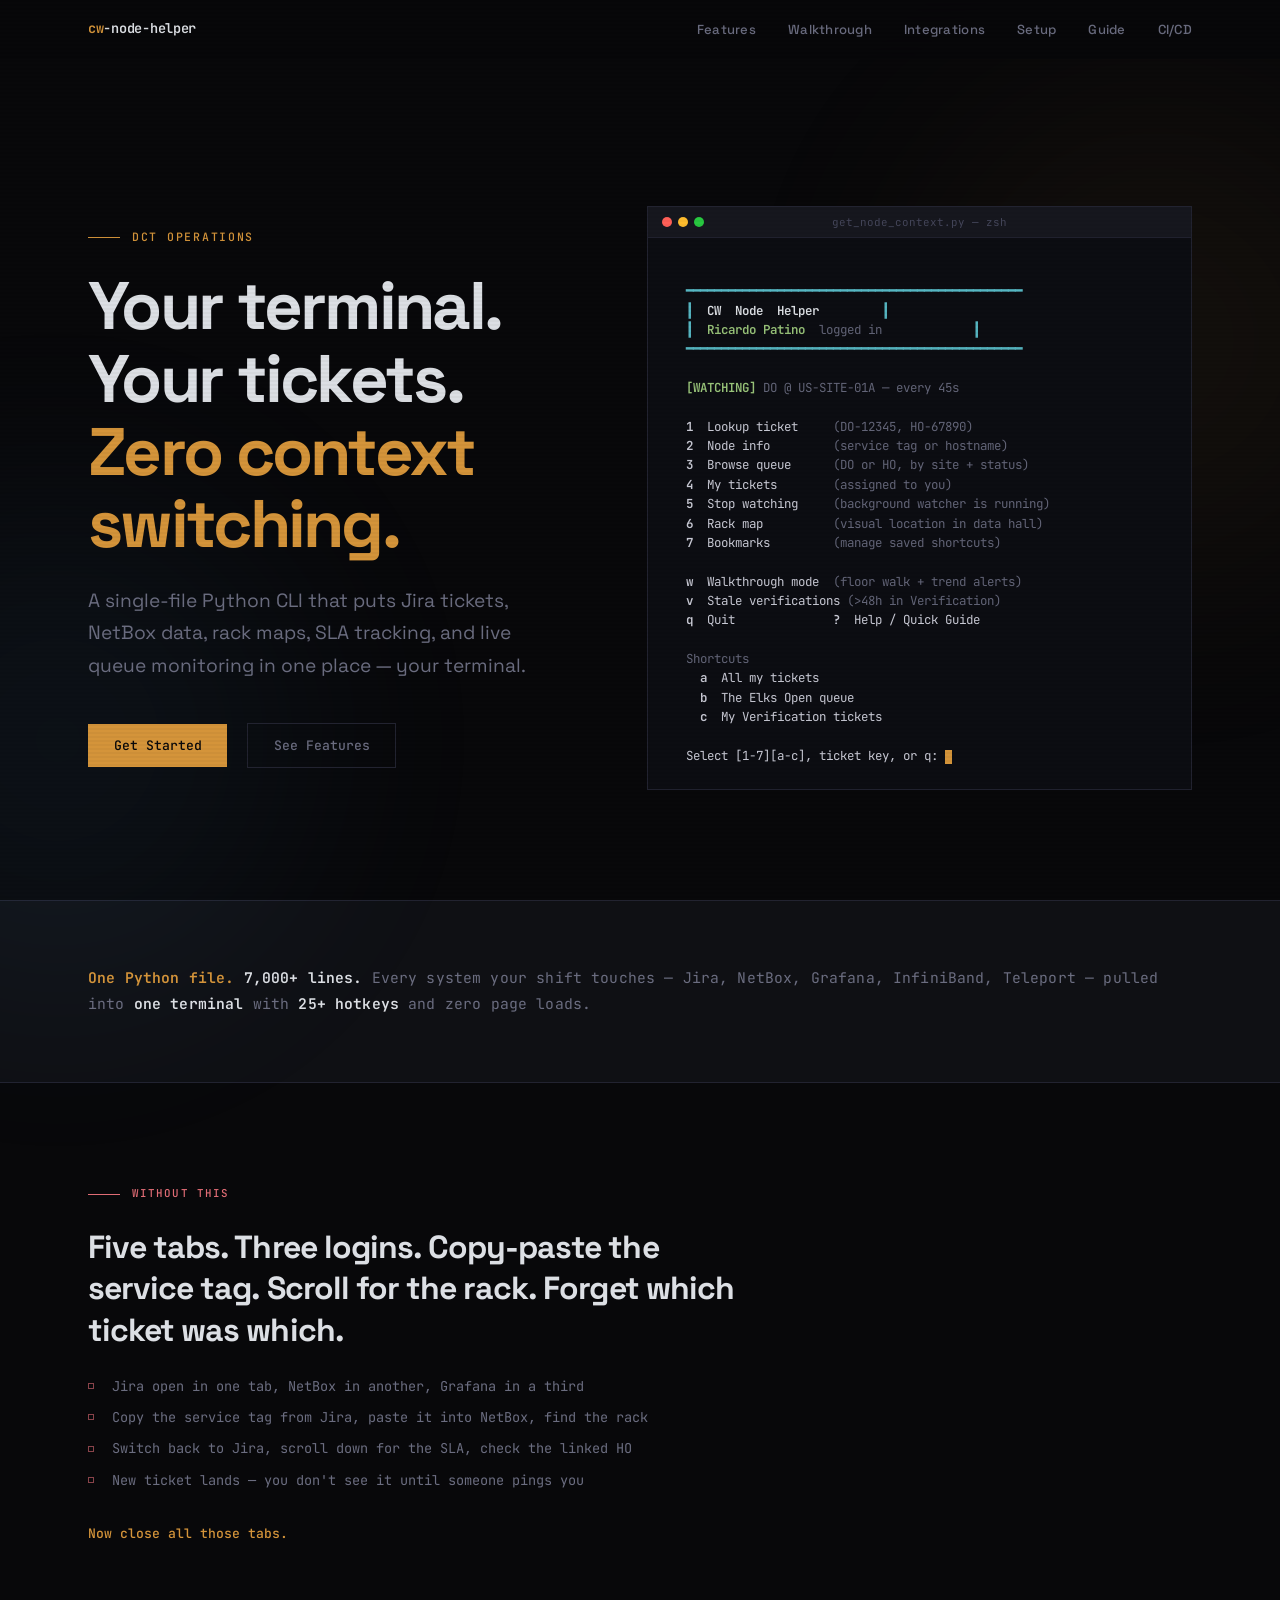
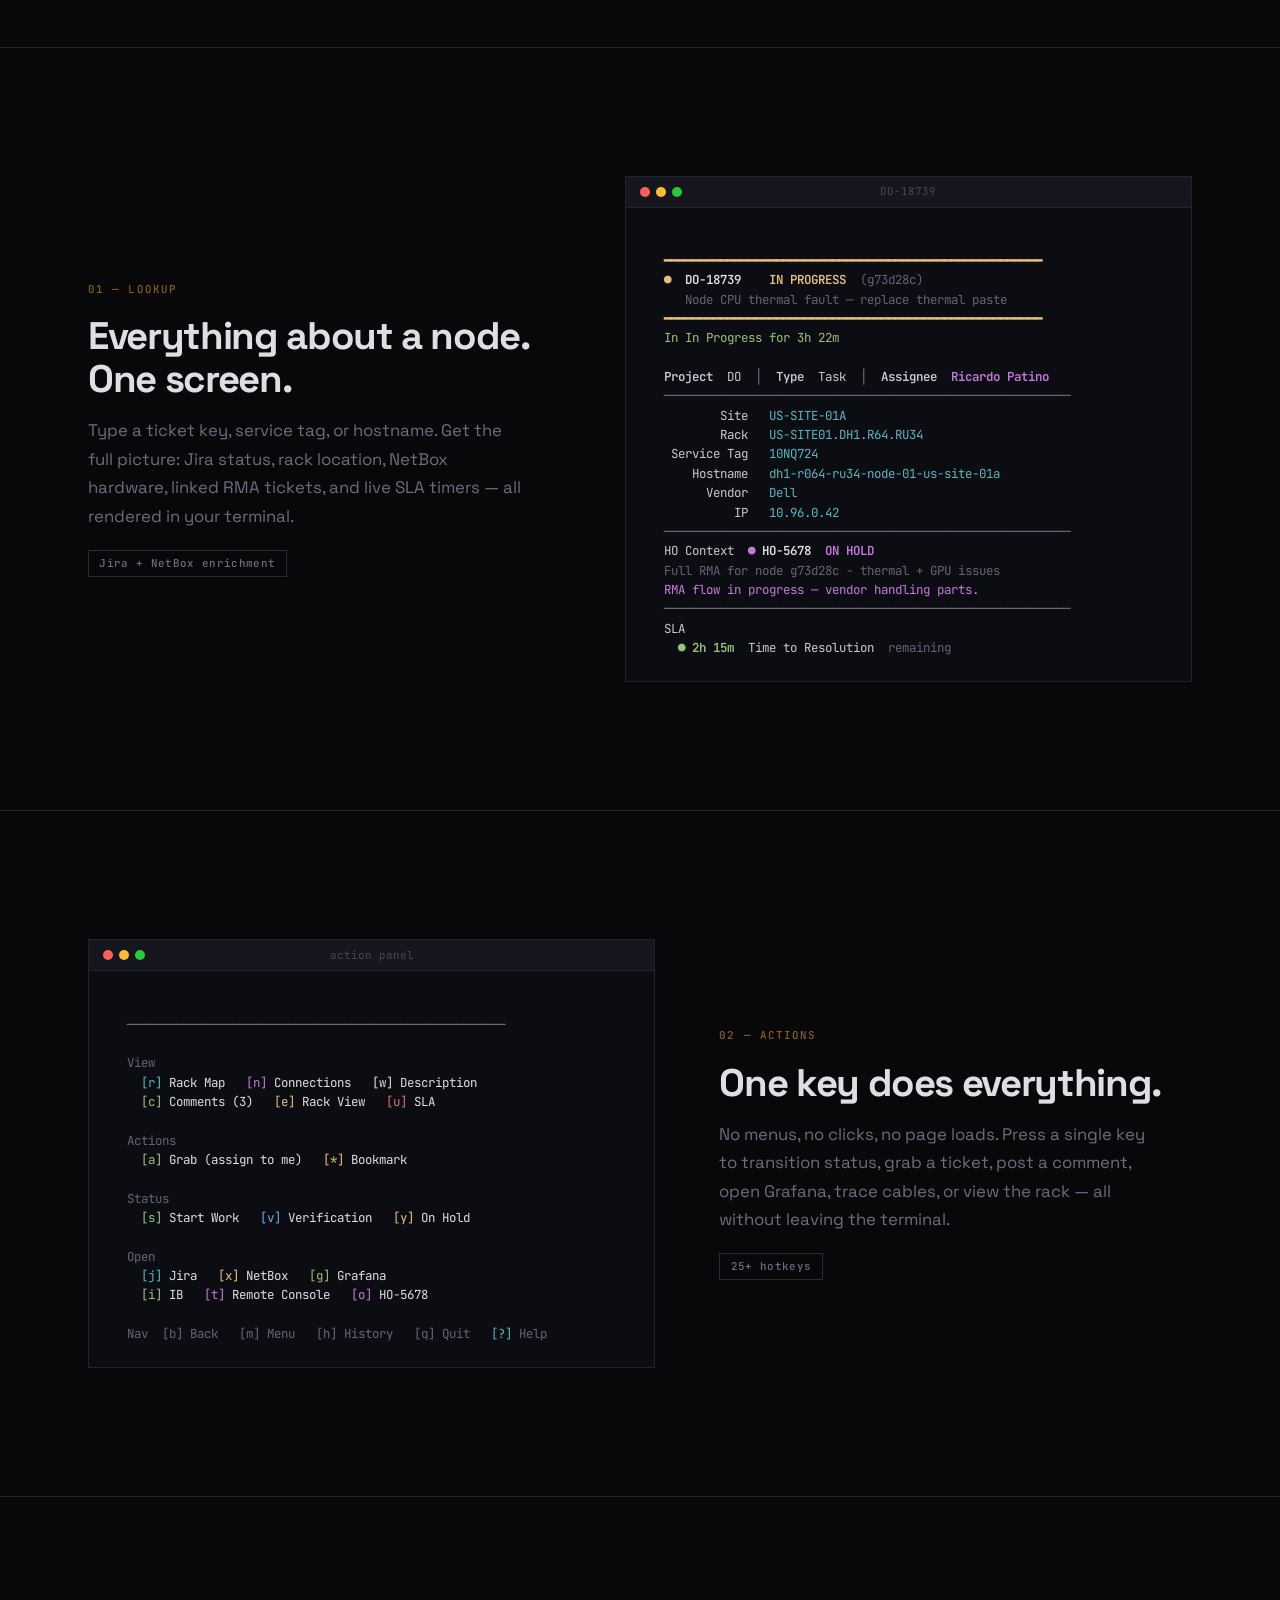
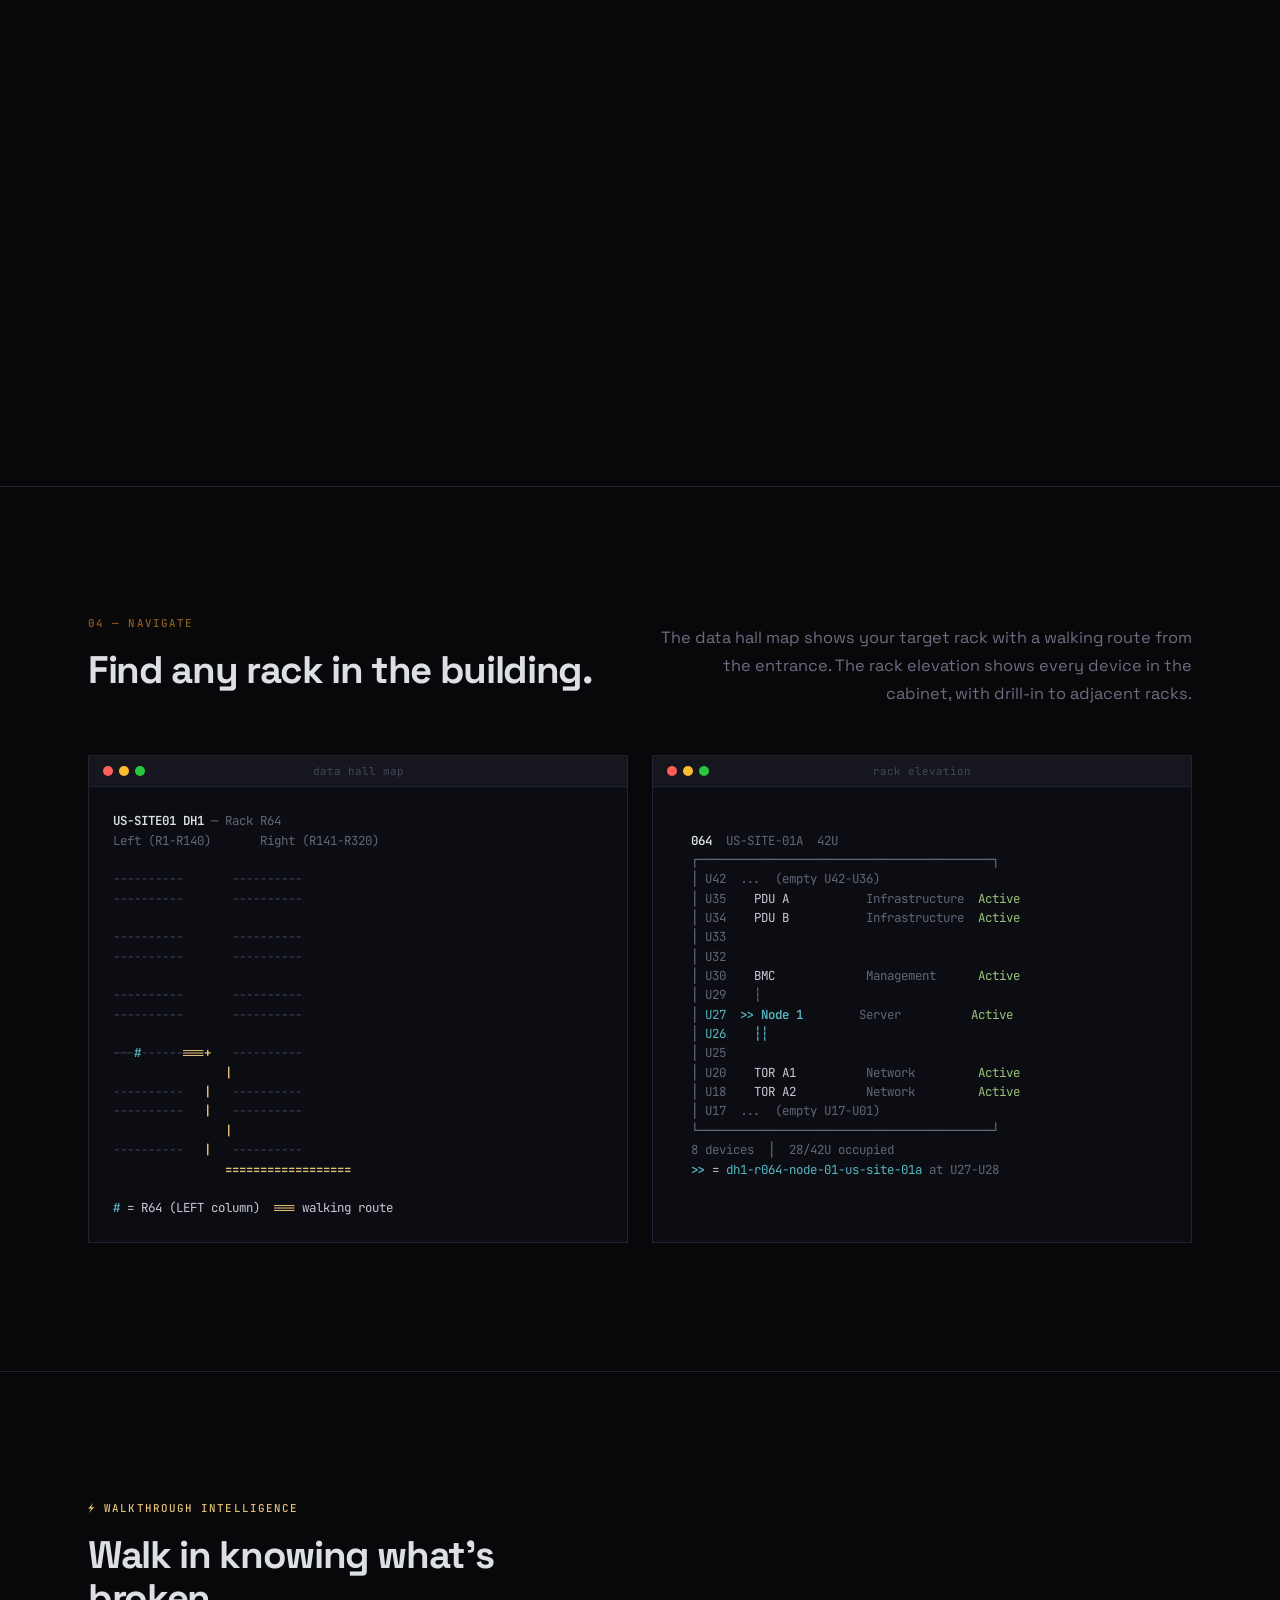
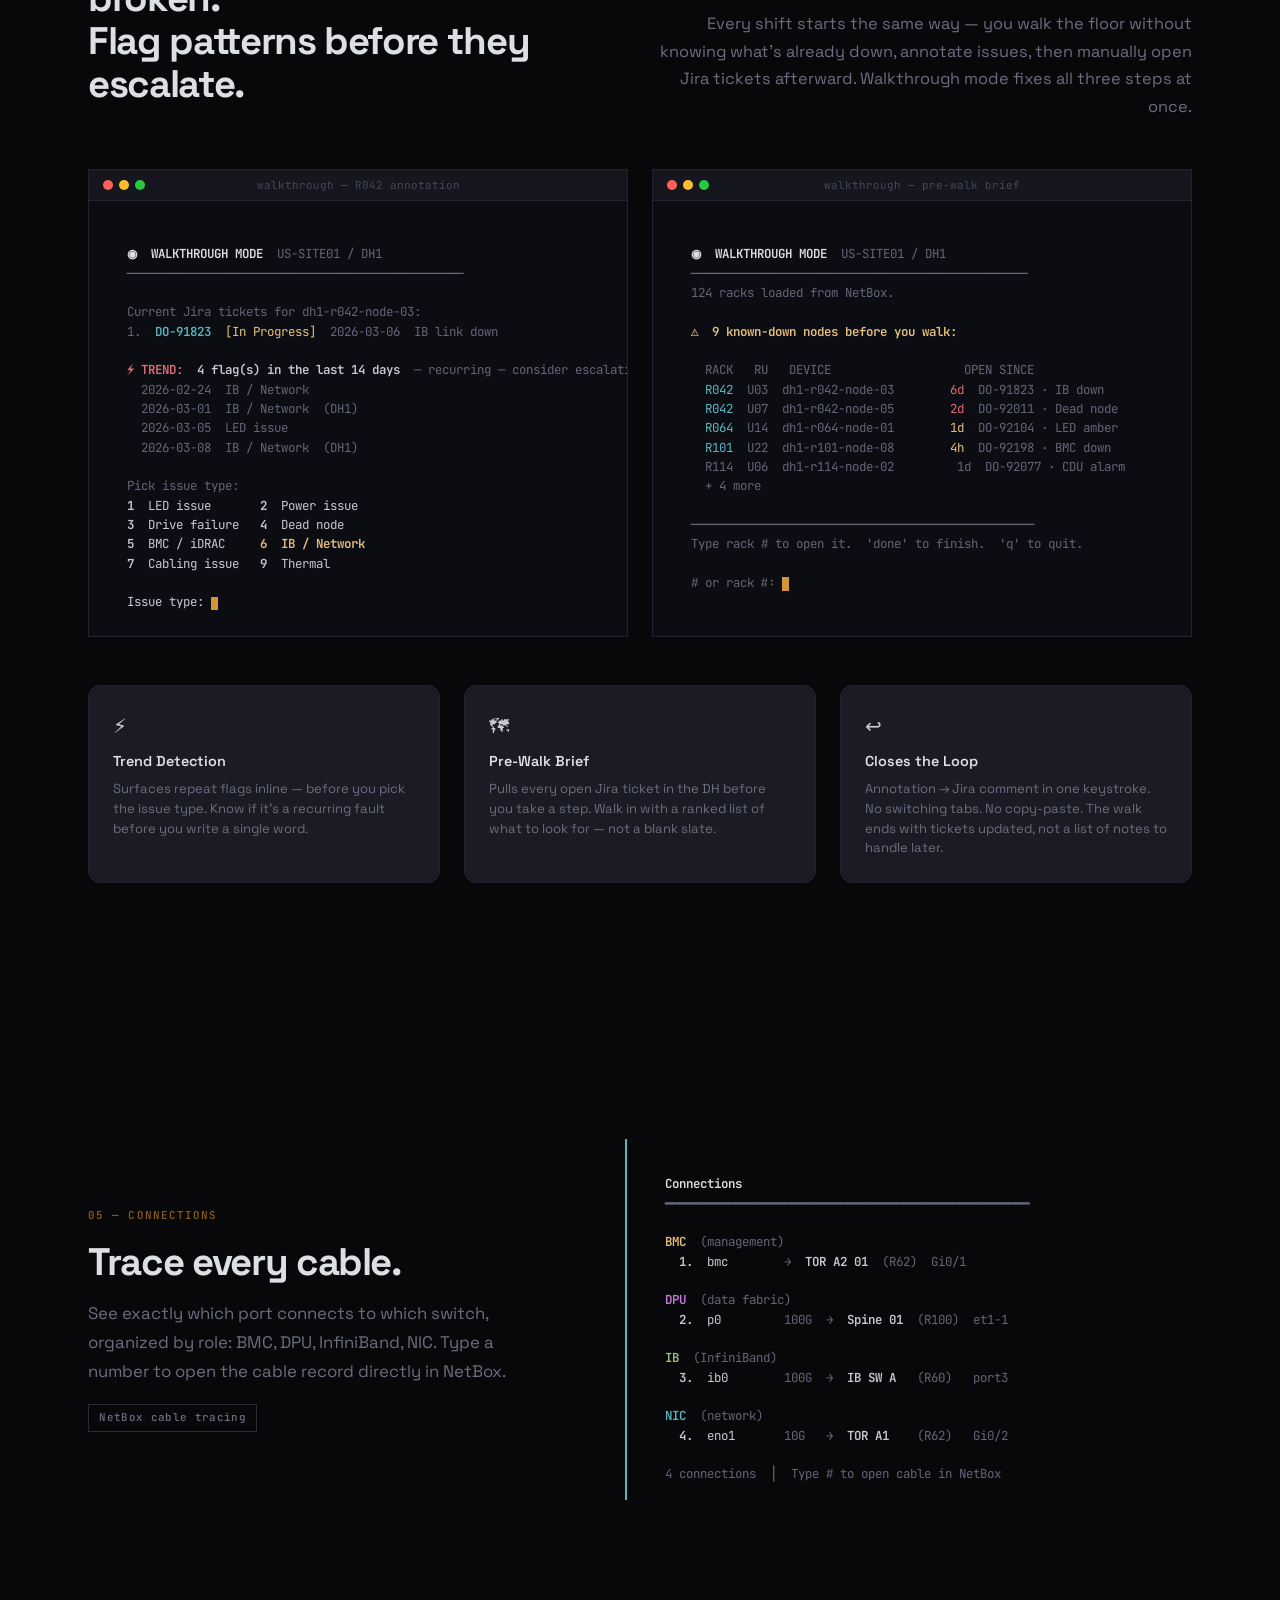
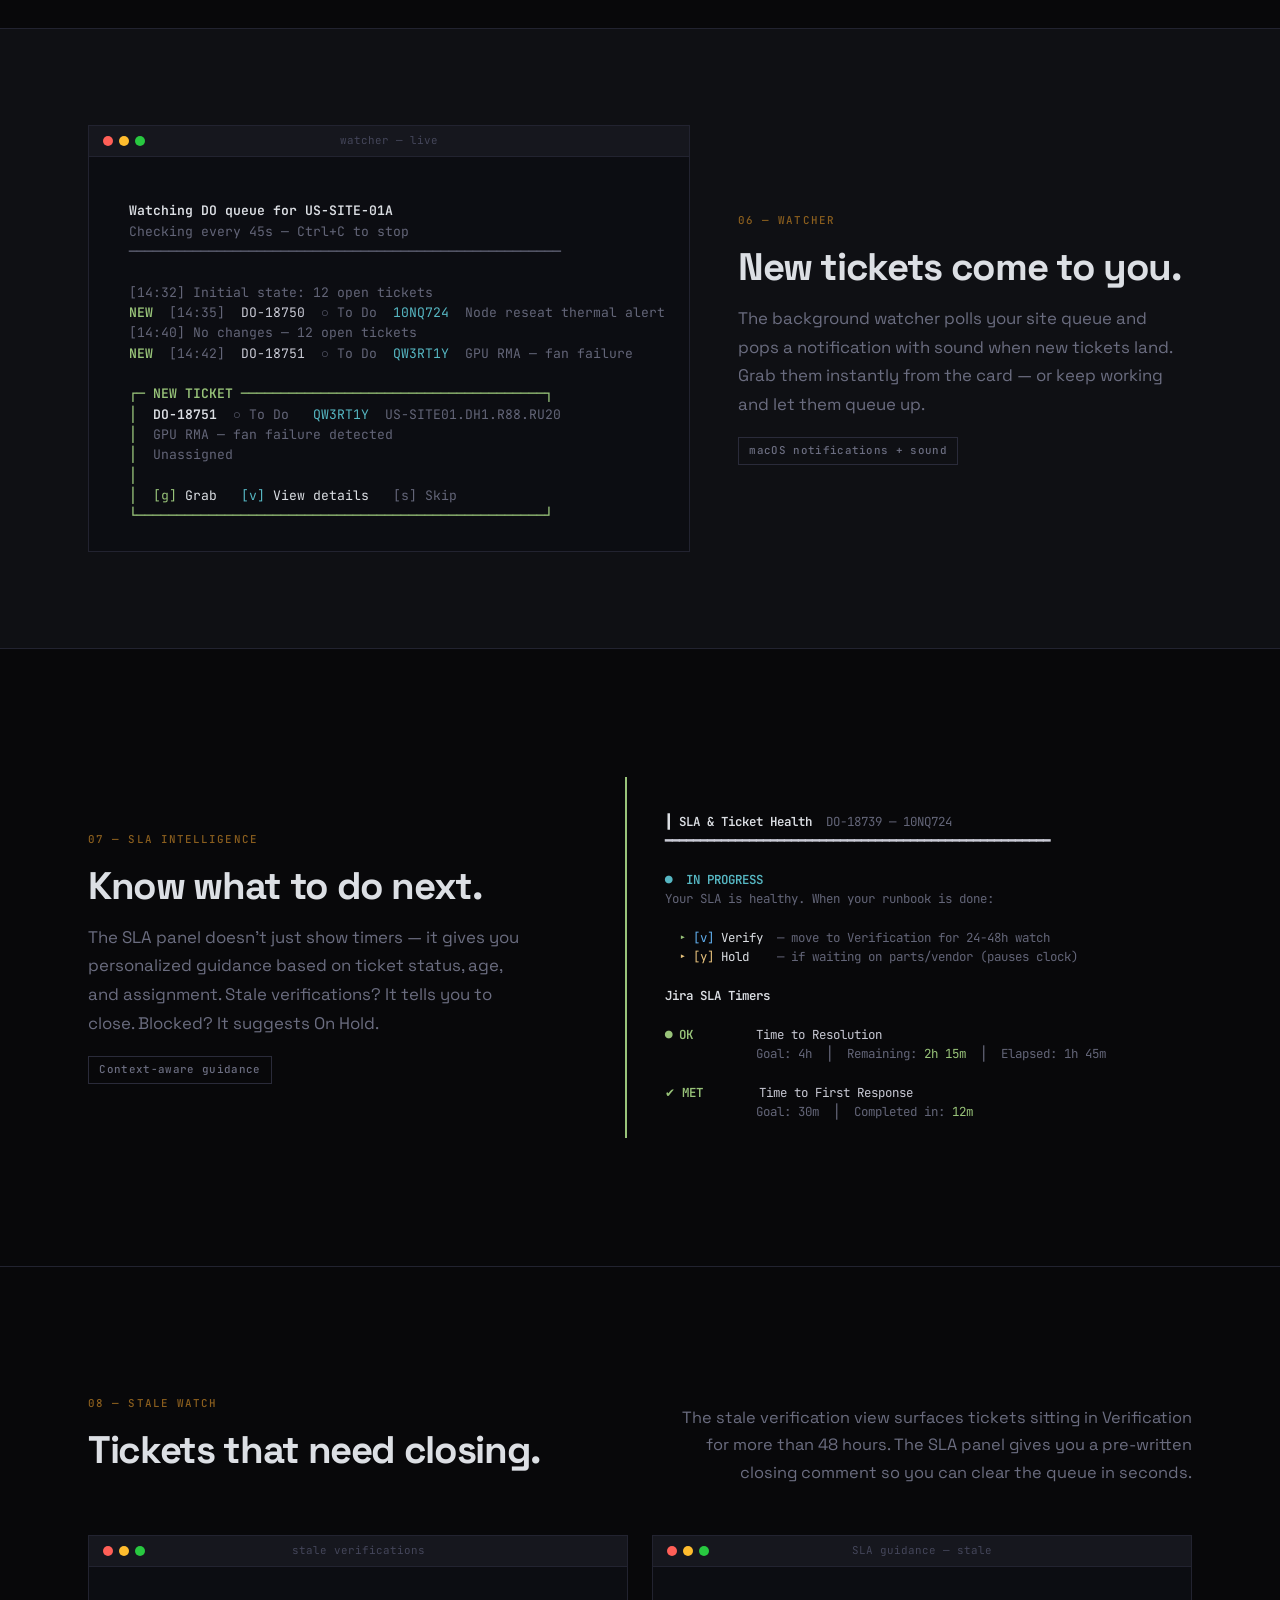
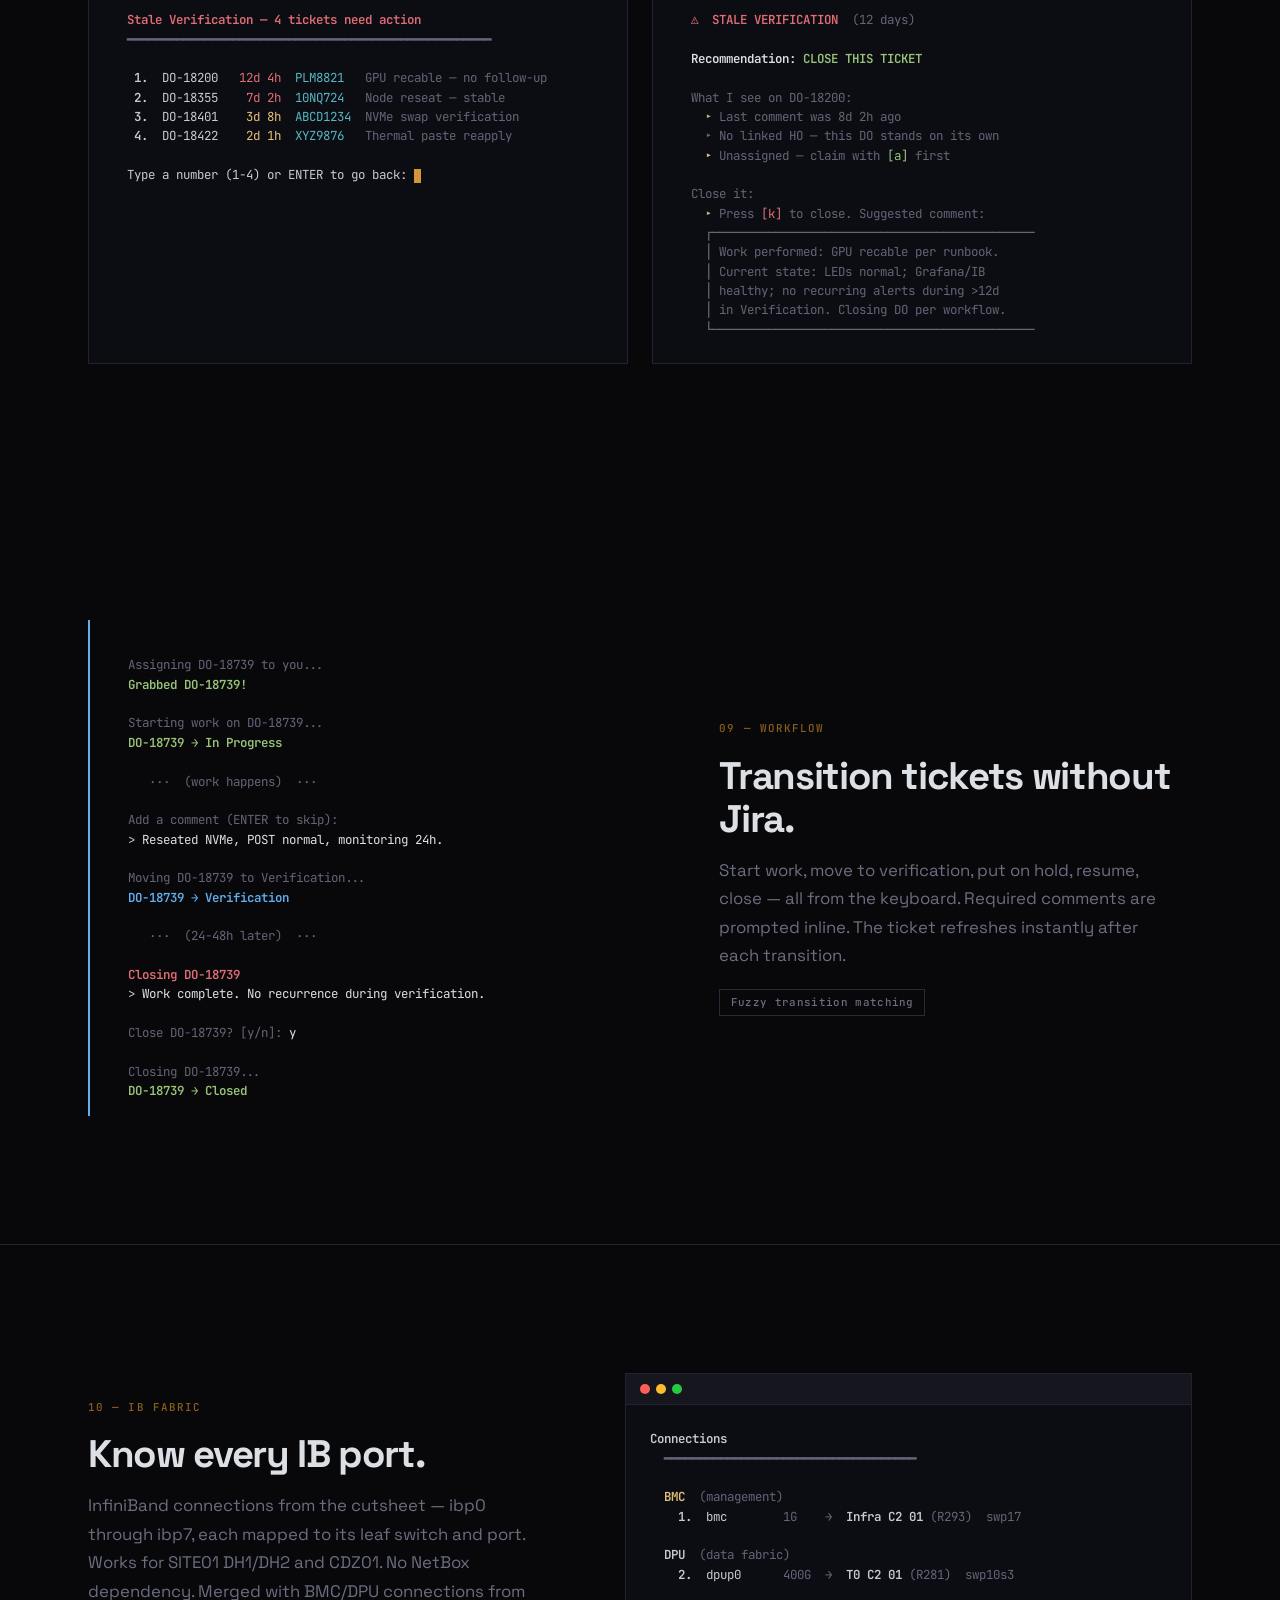
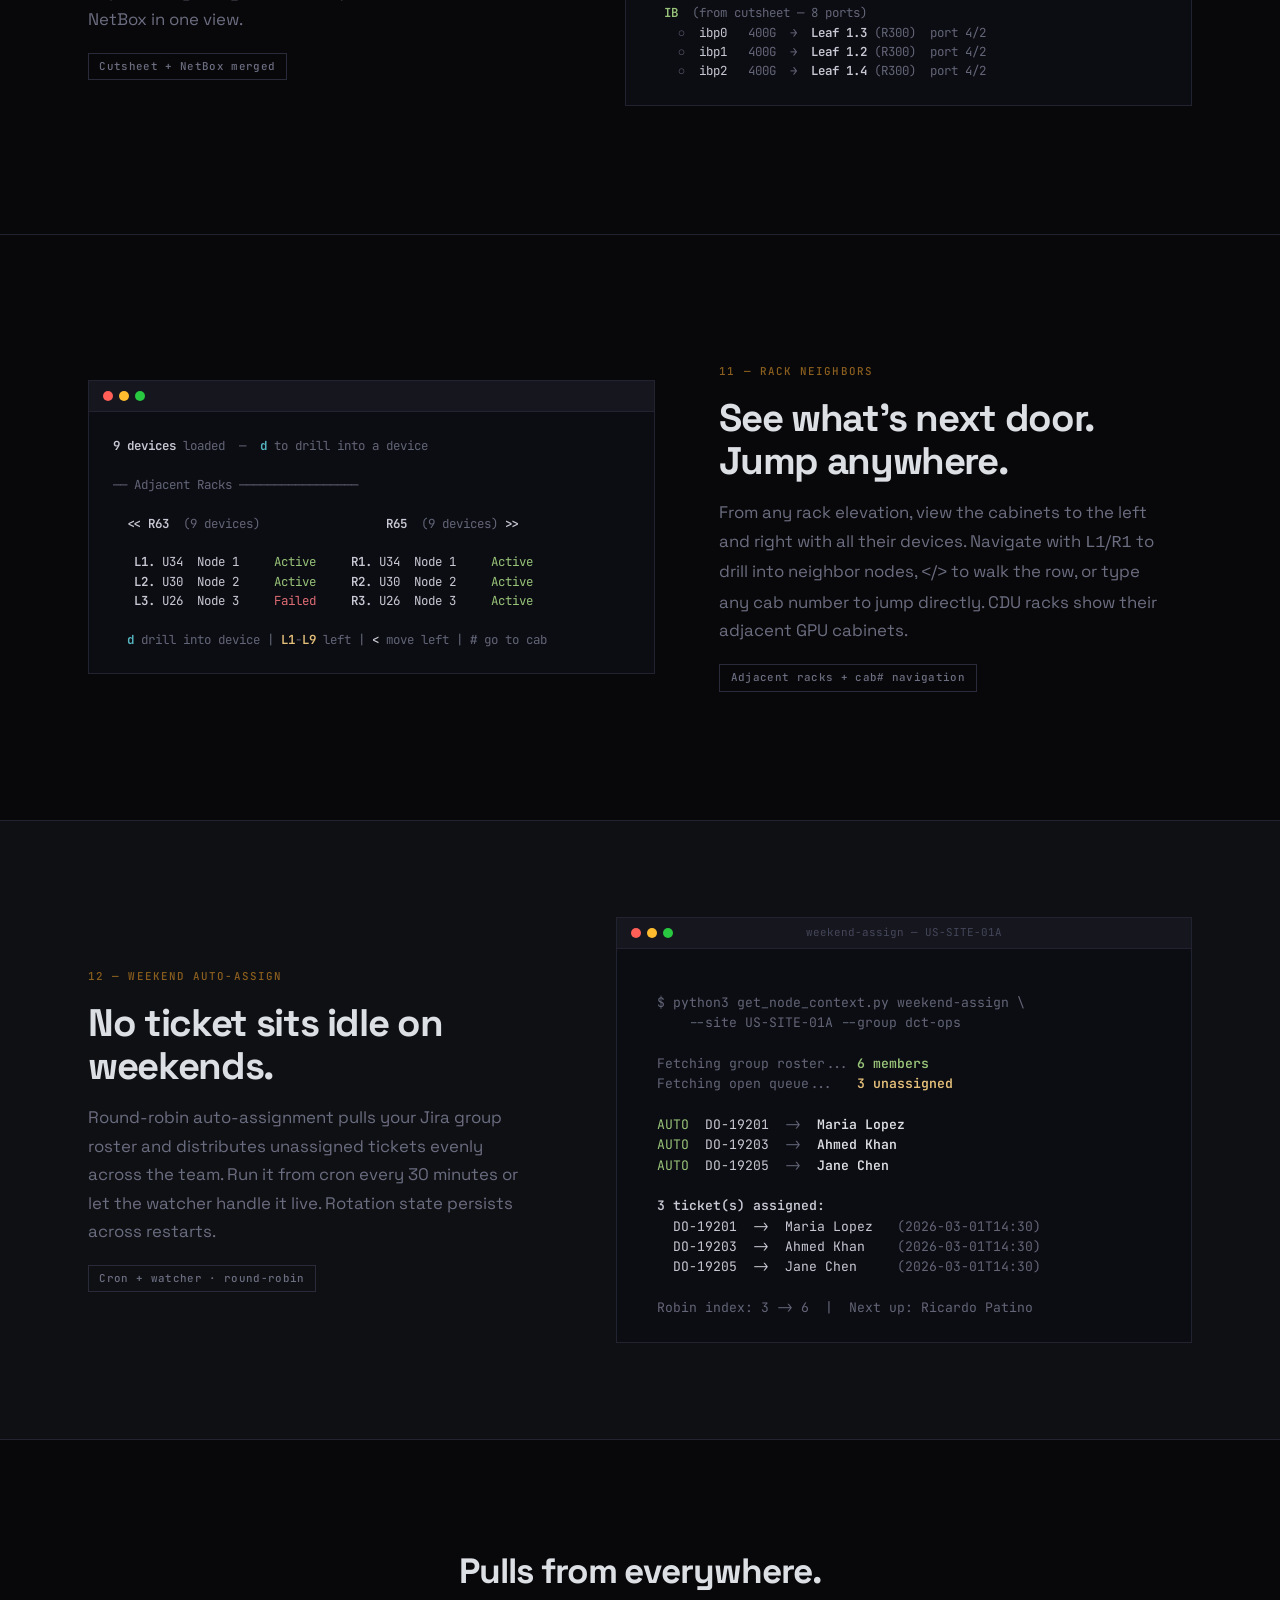
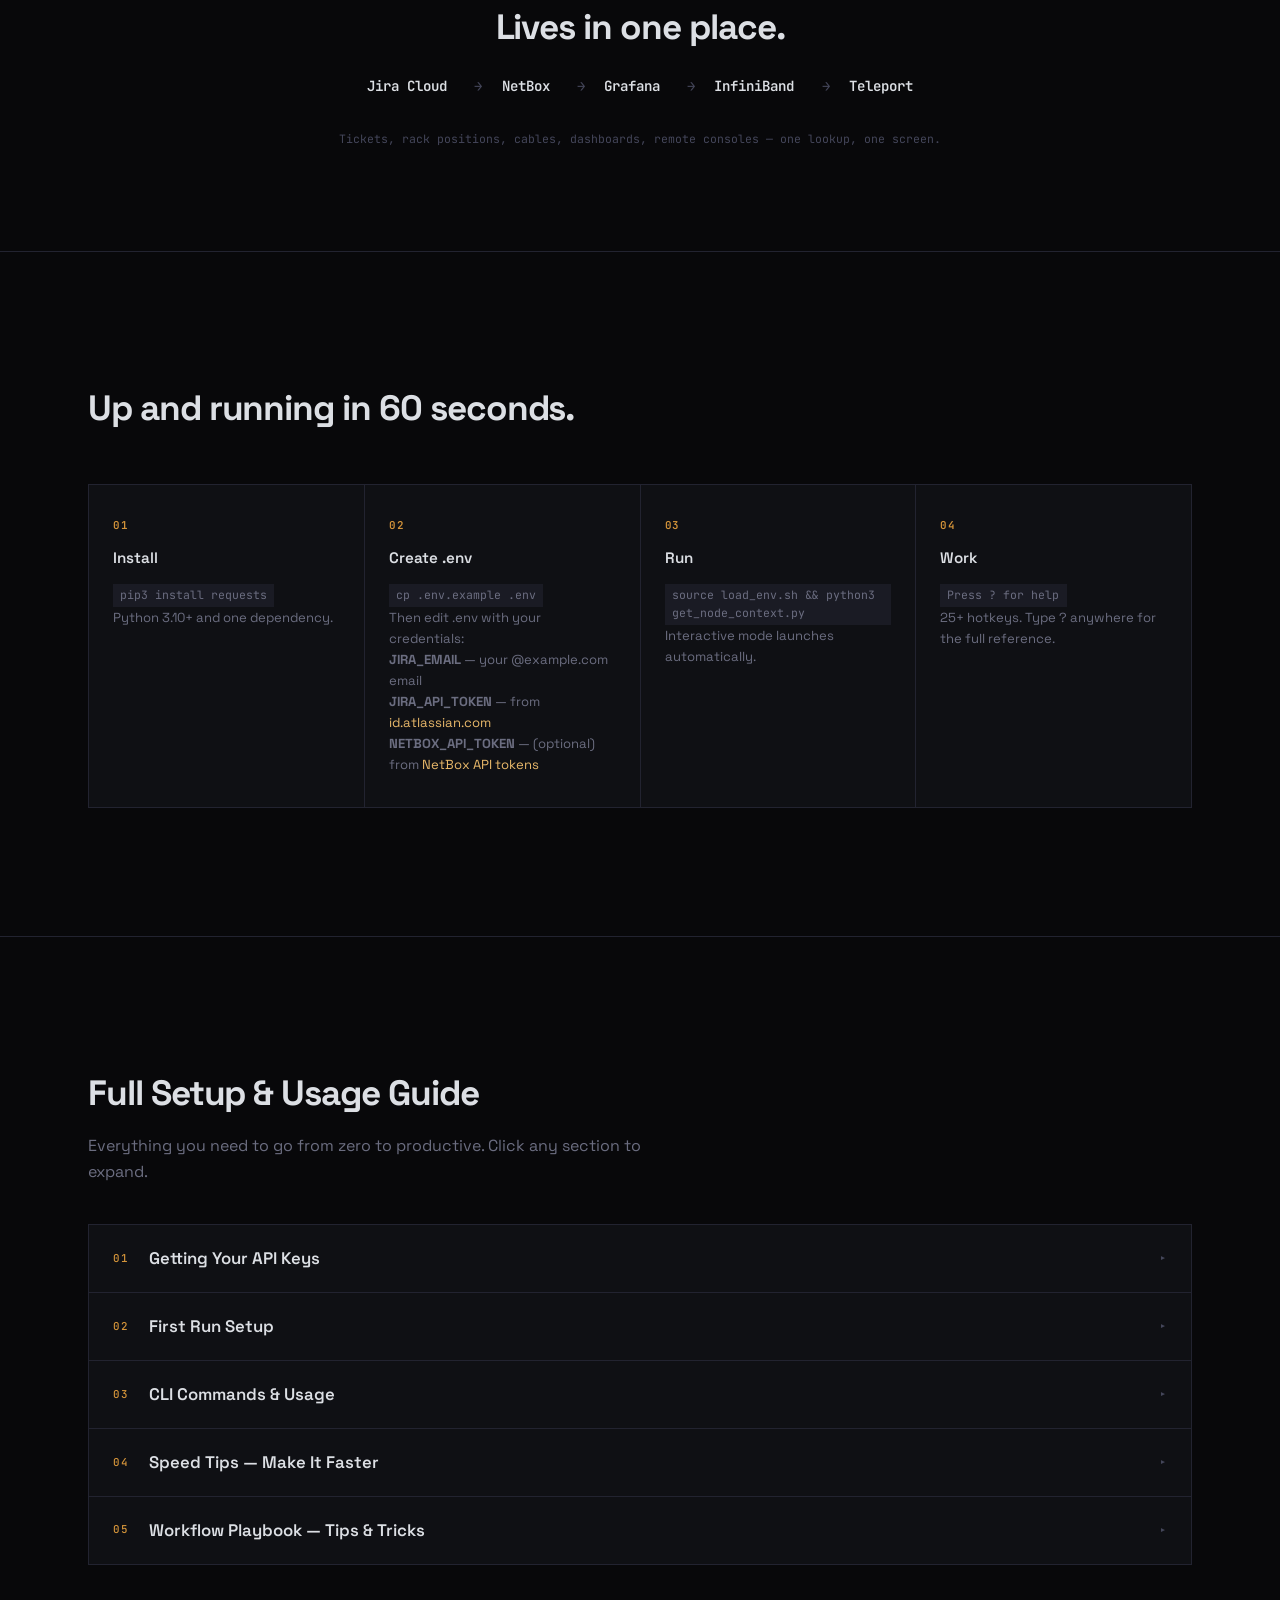
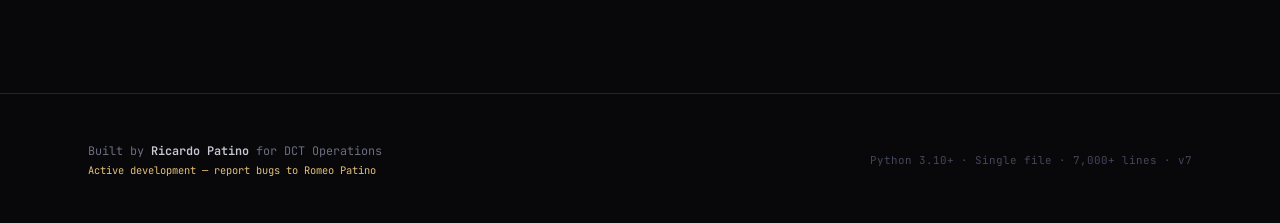
==== site/index.html @ c308ff69 "Sanitize for public release — remove all org-specific references - Replace hardcoded internal URLs w" ====
<!DOCTYPE html>
<html lang="en">
<head>
<meta charset="UTF-8">
<meta name="viewport" content="width=device-width, initial-scale=1.0">
<meta name="theme-color" content="#08080a">
<title>CW Node Helper — DCT Operations</title>
<link rel="preconnect" href="https://fonts.googleapis.com">
<link rel="preconnect" href="https://fonts.gstatic.com" crossorigin>
<link href="https://fonts.googleapis.com/css2?family=JetBrains+Mono:wght@400;500;600&family=Space+Grotesk:wght@400;500;600;700&display=swap" rel="stylesheet">
<style>
/* ------------------------------------------------------------------ */
/*  RESET & BASE                                                      */
/* ------------------------------------------------------------------ */
*, *::before, *::after { margin: 0; padding: 0; box-sizing: border-box; }

:root {
  --bg:        #08080a;
  --bg-raised: #0f1014;
  --surface:   #1a1b24;
  --border:    #222330;
  --border-lt: #2a2b3a;

  --text:      #c8c9d4;
  --text-dim:  #6b6d80;
  --text-mute: #44465a;

  /* Accent — warm amber, like CRT phosphor */
  --accent:    #d4943a;
  --accent-lt: #e8b86a;
  --accent-dk: #8a5e1e;

  /* ANSI palette — faithful to the actual app */
  --ansi-red:     #e06c75;
  --ansi-green:   #98c379;
  --ansi-yellow:  #e5c07b;
  --ansi-blue:    #61afef;
  --ansi-magenta: #c678dd;
  --ansi-cyan:    #56b6c2;
  --ansi-white:   #dcdfe4;
  --ansi-dim:     #636578;

  /* Terminal surfaces */
  --bg-terminal:        #0c0d12;
  --bg-terminal-chrome: #16171e;

  --font-body: 'Space Grotesk', system-ui, sans-serif;
  --font-mono: 'JetBrains Mono', 'SF Mono', 'Cascadia Code', monospace;

  --ease-out: cubic-bezier(0.16, 1, 0.3, 1);
}

html {
  font-size: 16px;
  scroll-behavior: smooth;
  -webkit-font-smoothing: antialiased;
  -moz-osx-font-smoothing: grayscale;
}

body {
  background: var(--bg);
  color: var(--text);
  font-family: var(--font-body);
  line-height: 1.6;
  overflow-x: hidden;
}

::selection {
  background: var(--accent-dk);
  color: var(--ansi-white);
}

a { color: var(--accent-lt); text-decoration: none; }
a:hover { color: var(--accent); }

/* ------------------------------------------------------------------ */
/*  SCANLINE OVERLAY — subtle CRT texture                             */
/* ------------------------------------------------------------------ */
body::before {
  content: '';
  position: fixed;
  inset: 0;
  background: repeating-linear-gradient(
    0deg,
    transparent,
    transparent 2px,
    rgba(0,0,0,0.03) 2px,
    rgba(0,0,0,0.03) 4px
  );
  pointer-events: none;
  z-index: 9999;
  will-change: transform;
}

/* ------------------------------------------------------------------ */
/*  LAYOUT                                                            */
/* ------------------------------------------------------------------ */
.wrap {
  max-width: 1200px;
  margin: 0 auto;
  padding: 0 clamp(1.5rem, 4vw, 3rem);
}

/* ------------------------------------------------------------------ */
/*  NAV                                                               */
/* ------------------------------------------------------------------ */
nav {
  position: fixed;
  top: 0;
  left: 0;
  right: 0;
  z-index: 100;
  padding: 1rem 0;
  background: color-mix(in srgb, var(--bg) 85%, transparent);
  backdrop-filter: blur(16px);
  border-bottom: 1px solid transparent;
  transition: border-color 0.4s;
}

nav.scrolled { border-bottom-color: var(--border); }

nav .wrap {
  display: flex;
  align-items: center;
  justify-content: space-between;
}

.nav-brand {
  font-family: var(--font-mono);
  font-weight: 600;
  font-size: 0.85rem;
  color: var(--ansi-white);
  letter-spacing: -0.02em;
}

.nav-brand span { color: var(--accent); }

.nav-links {
  display: flex;
  gap: 2rem;
  list-style: none;
}

.nav-links a {
  font-size: 0.82rem;
  color: var(--text-dim);
  font-weight: 500;
  letter-spacing: 0.02em;
  transition: color 0.2s;
}

.nav-links a:hover { color: var(--text); }

@media (max-width: 640px) {
  .nav-links { display: none; }
}

/* ------------------------------------------------------------------ */
/*  HERO                                                              */
/* ------------------------------------------------------------------ */
.hero {
  min-height: 100vh;
  display: flex;
  flex-direction: column;
  justify-content: center;
  padding-top: 6rem;
  position: relative;
}

.hero-grid {
  display: grid;
  grid-template-columns: 1fr 1.1fr;
  gap: clamp(2rem, 5vw, 5rem);
  align-items: center;
}

@media (max-width: 900px) {
  .hero-grid {
    grid-template-columns: 1fr;
    text-align: center;
  }
}

.hero-text { position: relative; }

.hero-label {
  font-family: var(--font-mono);
  font-size: 0.72rem;
  font-weight: 500;
  color: var(--accent);
  letter-spacing: 0.15em;
  text-transform: uppercase;
  margin-bottom: 1.5rem;
  display: flex;
  align-items: center;
  gap: 0.75rem;
}

@media (max-width: 900px) {
  .hero-label { justify-content: center; }
}

.hero-label::before {
  content: '';
  width: 2rem;
  height: 1px;
  background: var(--accent);
}

h1 {
  font-family: var(--font-body);
  font-size: clamp(2.6rem, 5.5vw, 4.2rem);
  font-weight: 700;
  line-height: 1.08;
  letter-spacing: -0.04em;
  color: var(--ansi-white);
  margin-bottom: 1.5rem;
}

h1 .hl {
  color: var(--accent);
  position: relative;
}

.hero-sub {
  font-size: clamp(1rem, 1.8vw, 1.2rem);
  color: var(--text-dim);
  line-height: 1.7;
  max-width: 480px;
  margin-bottom: 2.5rem;
  font-weight: 400;
}

@media (max-width: 900px) {
  .hero-sub { margin-left: auto; margin-right: auto; }
}

.hero-cta,
.hero-cta-secondary {
  display: inline-flex;
  align-items: center;
  gap: 0.6rem;
  font-family: var(--font-mono);
  font-size: 0.82rem;
  font-weight: 500;
  padding: 0.7rem 1.6rem;
  text-decoration: none;
}

.hero-cta {
  color: var(--bg);
  background: var(--accent);
  border: none;
  cursor: pointer;
  transition: background 0.3s var(--ease-out), color 0.3s var(--ease-out), transform 0.3s var(--ease-out);
}

.hero-cta:hover {
  background: var(--accent-lt);
  color: var(--bg);
  transform: translateY(-1px);
}

.hero-cta-secondary {
  color: var(--text-dim);
  border: 1px solid var(--border);
  margin-left: 1rem;
  transition: border-color 0.3s var(--ease-out), color 0.3s var(--ease-out);
}

.hero-cta-secondary:hover {
  border-color: var(--text-dim);
  color: var(--text);
}

/* ------------------------------------------------------------------ */
/*  TERMINAL WINDOW                                                   */
/* ------------------------------------------------------------------ */
.terminal {
  background: var(--bg-terminal);
  border: 1px solid var(--border);
  overflow: hidden;
  font-family: var(--font-mono);
  font-size: clamp(0.62rem, 1.1vw, 0.78rem);
  line-height: 1.55;
  position: relative;
}

.terminal-chrome {
  display: flex;
  align-items: center;
  gap: 6px;
  padding: 10px 14px;
  background: var(--bg-terminal-chrome);
  border-bottom: 1px solid var(--border);
  position: relative;
}

.terminal-dot {
  width: 10px;
  height: 10px;
  border-radius: 50%;
}

.terminal-dot.r { background: #ff5f57; }
.terminal-dot.y { background: #febc2e; }
.terminal-dot.g { background: #28c840; }

.terminal-title {
  position: absolute;
  left: 50%;
  transform: translateX(-50%);
  font-size: 0.68rem;
  color: var(--text-mute);
  font-weight: 400;
  white-space: nowrap;
}

.terminal-body {
  padding: clamp(1rem, 2vw, 1.5rem);
  overflow-x: auto;
  white-space: pre;
  color: var(--text);
}

/* Glow effect on terminal hover */
.terminal::after {
  content: '';
  position: absolute;
  inset: -1px;
  border: 1px solid transparent;
  pointer-events: none;
  transition: border-color 0.4s;
}

.terminal:hover::after {
  border-color: color-mix(in srgb, var(--accent) 15%, transparent);
}

/* ANSI color classes */
.t-bold   { font-weight: 600; }
.t-dim    { color: var(--ansi-dim); }
.t-red    { color: var(--ansi-red); }
.t-green  { color: var(--ansi-green); }
.t-yellow { color: var(--ansi-yellow); }
.t-blue   { color: var(--ansi-blue); }
.t-mag    { color: var(--ansi-magenta); }
.t-cyan   { color: var(--ansi-cyan); }
.t-white  { color: var(--ansi-white); }

/* Blinking cursor */
.cursor {
  display: inline-block;
  width: 0.55em;
  height: 1.1em;
  background: var(--accent);
  vertical-align: text-bottom;
  animation: blink 1s step-end infinite;
  animation-play-state: paused;
}

.visible .cursor,
.hero .cursor {
  animation-play-state: running;
}

@keyframes blink {
  50% { opacity: 0; }
}

/* ------------------------------------------------------------------ */
/*  PITCH BAR                                                         */
/* ------------------------------------------------------------------ */
.pitch-bar {
  border-top: 1px solid var(--border);
  border-bottom: 1px solid var(--border);
  padding: clamp(2.5rem, 5vw, 4rem) 0;
  background: var(--bg-raised);
}

.pitch-statement {
  font-family: var(--font-mono);
  font-size: clamp(0.78rem, 1.3vw, 0.92rem);
  color: var(--text-dim);
  line-height: 1.8;
  letter-spacing: 0.01em;
}

.pitch-statement strong {
  color: var(--ansi-white);
  font-weight: 600;
}

.pitch-statement .pitch-accent {
  color: var(--accent);
  font-weight: 600;
}

/* ------------------------------------------------------------------ */
/*  PROBLEM SECTION                                                   */
/* ------------------------------------------------------------------ */
.problem {
  padding: clamp(4rem, 8vw, 7rem) 0;
  border-bottom: 1px solid var(--border);
}

.problem-text {
  max-width: 680px;
}

.problem-label {
  font-family: var(--font-mono);
  font-size: 0.68rem;
  font-weight: 500;
  color: var(--ansi-red);
  letter-spacing: 0.1em;
  text-transform: uppercase;
  margin-bottom: 1.5rem;
  display: flex;
  align-items: center;
  gap: 0.75rem;
}

.problem-label::before {
  content: '';
  width: 2rem;
  height: 1px;
  background: var(--ansi-red);
}

.problem h2 {
  font-family: var(--font-body);
  font-size: clamp(1.4rem, 2.8vw, 2rem);
  font-weight: 700;
  line-height: 1.3;
  letter-spacing: -0.03em;
  color: var(--ansi-white);
  margin-bottom: 1.5rem;
}

.problem-list {
  list-style: none;
  display: flex;
  flex-direction: column;
  gap: 0.6rem;
}

.problem-list li {
  font-family: var(--font-mono);
  font-size: clamp(0.76rem, 1.2vw, 0.85rem);
  color: var(--text-dim);
  padding-left: 1.5rem;
  position: relative;
  line-height: 1.6;
}

.problem-list li::before {
  content: '';
  position: absolute;
  left: 0;
  top: 0.55em;
  width: 6px;
  height: 6px;
  border: 1px solid var(--ansi-red);
  opacity: 0.6;
}

.problem-then {
  margin-top: 2rem;
  font-family: var(--font-mono);
  font-size: 0.82rem;
  color: var(--accent);
  font-weight: 500;
}

/* ------------------------------------------------------------------ */
/*  FEATURE SECTIONS                                                  */
/* ------------------------------------------------------------------ */
.feature {
  padding: clamp(5rem, 10vw, 9rem) 0;
}

.feature + .feature {
  border-top: 1px solid var(--border);
}

.feature-grid {
  display: grid;
  grid-template-columns: 1fr 1.2fr;
  gap: clamp(2.5rem, 5vw, 5rem);
  align-items: center;
}

.feature-grid.reverse {
  grid-template-columns: 1.2fr 1fr;
}

.feature-grid.reverse .feature-text { order: 2; }
.feature-grid.reverse .feature-visual { order: 1; }

@media (max-width: 900px) {
  .feature-grid,
  .feature-grid.reverse {
    grid-template-columns: 1fr;
  }
  .feature-grid.reverse .feature-text { order: 1; }
  .feature-grid.reverse .feature-visual { order: 2; }
}

.feature-num {
  font-family: var(--font-mono);
  font-size: 0.68rem;
  font-weight: 500;
  color: var(--accent-dk);
  letter-spacing: 0.1em;
  text-transform: uppercase;
  margin-bottom: 1rem;
}

.feature h2,
.feature-wide h2 {
  font-family: var(--font-body);
  font-size: clamp(1.6rem, 3.2vw, 2.4rem);
  font-weight: 700;
  line-height: 1.12;
  letter-spacing: -0.035em;
  color: var(--ansi-white);
  margin-bottom: 1rem;
}

.feature p {
  color: var(--text-dim);
  font-size: clamp(0.9rem, 1.4vw, 1.05rem);
  line-height: 1.7;
  max-width: 440px;
}

.feature-tag {
  display: inline-block;
  font-family: var(--font-mono);
  font-size: 0.68rem;
  font-weight: 500;
  padding: 0.25rem 0.65rem;
  border: 1px solid var(--border-lt);
  color: var(--text-dim);
  margin-top: 1.2rem;
  letter-spacing: 0.03em;
}

/* ------------------------------------------------------------------ */
/*  WIDE FEATURE (full-width terminal)                                */
/* ------------------------------------------------------------------ */
.feature-wide {
  padding: clamp(5rem, 10vw, 9rem) 0;
  border-top: 1px solid var(--border);
}

.feature-wide-header {
  display: grid;
  grid-template-columns: 1fr 1fr;
  gap: 2rem;
  margin-bottom: 3rem;
  align-items: end;
}

@media (max-width: 700px) {
  .feature-wide-header { grid-template-columns: 1fr; }
}

.feature-wide-header p {
  color: var(--text-dim);
  font-size: clamp(0.9rem, 1.4vw, 1.02rem);
  line-height: 1.7;
  text-align: right;
}

@media (max-width: 700px) {
  .feature-wide-header p { text-align: left; }
}

/* ------------------------------------------------------------------ */
/*  DUAL TERMINAL (side by side)                                      */
/* ------------------------------------------------------------------ */
.dual-terminal {
  display: grid;
  grid-template-columns: 1fr 1fr;
  gap: 1.5rem;
}

@media (max-width: 800px) {
  .dual-terminal { grid-template-columns: 1fr; }
}

/* ------------------------------------------------------------------ */
/*  INTEGRATIONS                                                      */
/* ------------------------------------------------------------------ */
.integrations {
  padding: clamp(4rem, 8vw, 7rem) 0;
  border-top: 1px solid var(--border);
  text-align: center;
}

.integrations h2 {
  font-family: var(--font-body);
  font-size: clamp(1.5rem, 3vw, 2.2rem);
  font-weight: 700;
  letter-spacing: -0.03em;
  color: var(--ansi-white);
  margin-bottom: 0.75rem;
}


/* ------------------------------------------------------------------ */
/*  SETUP                                                             */
/* ------------------------------------------------------------------ */
.setup {
  padding: clamp(5rem, 10vw, 8rem) 0;
  border-top: 1px solid var(--border);
}

.setup h2 {
  font-family: var(--font-body);
  font-size: clamp(1.5rem, 3vw, 2.2rem);
  font-weight: 700;
  letter-spacing: -0.03em;
  color: var(--ansi-white);
  margin-bottom: 3rem;
}

.setup-steps {
  display: grid;
  grid-template-columns: repeat(4, 1fr);
  gap: 1px;
  background: var(--border);
  border: 1px solid var(--border);
}

@media (max-width: 800px) {
  .setup-steps { grid-template-columns: 1fr 1fr; }
}

@media (max-width: 480px) {
  .setup-steps { grid-template-columns: 1fr; }
}

.setup-step {
  background: var(--bg-raised);
  padding: 2rem 1.5rem;
}

.setup-step-num {
  font-family: var(--font-mono);
  font-size: 0.68rem;
  font-weight: 600;
  color: var(--accent);
  letter-spacing: 0.08em;
  margin-bottom: 0.75rem;
}

.setup-step h3 {
  font-size: 0.95rem;
  font-weight: 600;
  color: var(--ansi-white);
  margin-bottom: 0.5rem;
}

.setup-step code {
  font-family: var(--font-mono);
  font-size: 0.72rem;
  color: var(--text-dim);
  background: var(--surface);
  padding: 0.15rem 0.45rem;
  display: inline-block;
  margin-top: 0.3rem;
}

.setup-step p {
  font-size: 0.82rem;
  color: var(--text-dim);
  line-height: 1.6;
}

/* ------------------------------------------------------------------ */
/*  FOOTER                                                            */
/* ------------------------------------------------------------------ */
footer {
  padding: 3rem 0;
  border-top: 1px solid var(--border);
}

footer .wrap {
  display: flex;
  justify-content: space-between;
  align-items: center;
  flex-wrap: wrap;
  gap: 1rem;
}

.footer-left {
  font-family: var(--font-mono);
  font-size: 0.74rem;
  color: var(--text-dim);
}

.footer-left strong {
  color: var(--text);
  font-weight: 600;
}

.footer-right {
  font-family: var(--font-mono);
  font-size: 0.68rem;
  color: var(--text-mute);
}

/* ------------------------------------------------------------------ */
/*  SCROLL REVEAL                                                     */
/* ------------------------------------------------------------------ */
.reveal {
  opacity: 0;
  transform: translateY(30px);
  transition: opacity 0.8s var(--ease-out), transform 0.8s var(--ease-out);
}

.reveal.visible {
  opacity: 1;
  transform: translateY(0);
}

.reveal-delay-1 { transition-delay: 0.1s; }
.reveal-delay-2 { transition-delay: 0.2s; }
.reveal-delay-3 { transition-delay: 0.3s; }

/* ------------------------------------------------------------------ */
/*  AMBIENT GLOW                                                      */
/* ------------------------------------------------------------------ */
.glow {
  position: absolute;
  width: 500px;
  height: 500px;
  border-radius: 50%;
  filter: blur(120px);
  opacity: 0.06;
  pointer-events: none;
  will-change: transform;
  contain: layout style;
}

.glow-amber {
  background: var(--accent);
  top: 10%;
  right: -10%;
}

.glow-blue {
  background: var(--ansi-blue);
  bottom: -10%;
  left: -15%;
}

/* ------------------------------------------------------------------ */
/*  CHROMELESS TERMINAL — stripped, left-border accent only            */
/* ------------------------------------------------------------------ */
.terminal--bare {
  background: transparent;
  border: none;
  border-left: 2px solid var(--border-lt);
  overflow: visible;
}

.terminal--bare .terminal-chrome { display: none; }

.terminal--bare .terminal-body {
  padding: clamp(0.75rem, 1.5vw, 1rem) clamp(1rem, 2vw, 1.5rem);
}

.terminal--bare:hover::after { border-color: transparent; }
.terminal--bare::after { display: none; }

.terminal--bare.accent-green  { border-left-color: var(--ansi-green); }
.terminal--bare.accent-cyan   { border-left-color: var(--ansi-cyan); }
.terminal--bare.accent-yellow { border-left-color: var(--ansi-yellow); }
.terminal--bare.accent-red    { border-left-color: var(--ansi-red); }
.terminal--bare.accent-blue   { border-left-color: var(--ansi-blue); }

/* ------------------------------------------------------------------ */
/*  FULL-BLEED FEATURE — breaks the rhythm                            */
/* ------------------------------------------------------------------ */
.feature-bleed {
  padding: clamp(4rem, 8vw, 6rem) 0;
  border-top: 1px solid var(--border);
  background: var(--bg-raised);
  position: relative;
}

.feature-bleed .feature-grid {
  gap: clamp(2rem, 4vw, 3rem);
}

.feature-bleed .terminal {
  font-size: clamp(0.66rem, 1.2vw, 0.82rem);
}

/* ------------------------------------------------------------------ */
/*  INTEGRATIONS — inline flow                                        */
/* ------------------------------------------------------------------ */
.int-flow {
  display: flex;
  justify-content: center;
  flex-wrap: wrap;
  gap: 0;
  max-width: 800px;
  margin: 0 auto;
}

.int-item {
  display: flex;
  align-items: center;
  gap: 0.5rem;
  padding: 0.5rem 0;
  font-family: var(--font-mono);
  font-size: clamp(0.78rem, 1.2vw, 0.88rem);
  color: var(--text-dim);
  white-space: nowrap;
}

.int-item::after {
  content: '→';
  color: var(--text-mute);
  margin: 0 clamp(0.5rem, 1.5vw, 1.2rem);
}

.int-item:last-child::after { display: none; }

.int-item strong {
  color: var(--ansi-white);
  font-weight: 600;
}

.int-sub {
  font-family: var(--font-mono);
  font-size: 0.72rem;
  color: var(--text-mute);
  text-align: center;
  margin-top: 1.5rem;
}

/* ------------------------------------------------------------------ */
/*  MAP SPECIAL — darker grid lines                                   */
/* ------------------------------------------------------------------ */
.map-rack   { color: var(--text-mute); }
.map-target { color: var(--ansi-cyan); font-weight: 600; }
.map-route  { color: var(--ansi-yellow); font-weight: 600; }

/* ------------------------------------------------------------------ */
/*  RESPONSIVE TERMINAL SCALING                                       */
/* ------------------------------------------------------------------ */
@media (max-width: 600px) {
  .terminal { font-size: 0.58rem; }
  .terminal-body { padding: 0.75rem; }
}

/* ------------------------------------------------------------------ */
/*  FOCUS STYLES                                                      */
/* ------------------------------------------------------------------ */
:focus-visible {
  outline: 2px solid var(--accent);
  outline-offset: 2px;
}

.nav-links a:focus-visible {
  outline-offset: 4px;
}

.hero-cta:focus-visible {
  outline-color: var(--accent-lt);
  outline-offset: 3px;
}

/* ------------------------------------------------------------------ */
/*  GUIDE — expandable accordion                                      */
/* ------------------------------------------------------------------ */
.guide {
  padding: clamp(5rem, 10vw, 8rem) 0;
  border-top: 1px solid var(--border);
}

.guide h2 {
  font-family: var(--font-body);
  font-size: clamp(1.5rem, 3vw, 2.2rem);
  font-weight: 700;
  letter-spacing: -0.03em;
  color: var(--ansi-white);
  margin-bottom: 0.75rem;
}

.guide-sub {
  font-size: clamp(0.88rem, 1.3vw, 1rem);
  color: var(--text-dim);
  margin-bottom: 2.5rem;
  max-width: 600px;
}

.guide-cards {
  display: flex;
  flex-direction: column;
  gap: 1px;
  background: var(--border);
  border: 1px solid var(--border);
}

.guide-card {
  background: var(--bg-raised);
}

.guide-card-header {
  display: flex;
  align-items: center;
  justify-content: space-between;
  padding: 1.25rem 1.5rem;
  cursor: pointer;
  user-select: none;
  transition: background 0.2s;
}

.guide-card-header:hover {
  background: var(--surface);
}

.guide-card-header h3 {
  font-family: var(--font-body);
  font-size: clamp(0.92rem, 1.4vw, 1.05rem);
  font-weight: 600;
  color: var(--ansi-white);
  display: flex;
  align-items: center;
  gap: 0.75rem;
}

.guide-card-num {
  font-family: var(--font-mono);
  font-size: 0.68rem;
  font-weight: 500;
  color: var(--accent);
  letter-spacing: 0.08em;
  min-width: 1.5rem;
}

.guide-card-chevron {
  font-family: var(--font-mono);
  font-size: 0.82rem;
  color: var(--text-mute);
  transition: transform 0.3s var(--ease-out), color 0.2s;
  flex-shrink: 0;
}

.guide-card.open .guide-card-chevron {
  transform: rotate(90deg);
  color: var(--accent);
}

.guide-card-body {
  max-height: 0;
  overflow: hidden;
  transition: max-height 0.4s var(--ease-out);
}

.guide-card.open .guide-card-body {
  max-height: 2000px;
  transition: max-height 0.6s ease-in-out;
}

.guide-card-inner {
  padding: 0 1.5rem 1.5rem 1.5rem;
  font-family: var(--font-mono);
  font-size: clamp(0.74rem, 1.1vw, 0.82rem);
  color: var(--text-dim);
  line-height: 1.75;
}

.guide-card-inner p {
  margin-bottom: 1rem;
}

.guide-card-inner strong {
  color: var(--ansi-white);
  font-weight: 600;
}

.guide-card-inner .hl-accent {
  color: var(--accent);
  font-weight: 500;
}

.guide-card-inner .hl-green {
  color: var(--ansi-green);
}

.guide-card-inner .hl-cyan {
  color: var(--ansi-cyan);
}

.guide-card-inner .hl-yellow {
  color: var(--ansi-yellow);
}

.guide-card-inner .hl-red {
  color: var(--ansi-red);
}

.guide-card-inner .hl-blue {
  color: var(--ansi-blue);
}

.guide-code {
  background: var(--bg-terminal);
  border: 1px solid var(--border);
  padding: 0.75rem 1rem;
  margin: 0.75rem 0;
  white-space: pre;
  overflow-x: auto;
  font-size: clamp(0.72rem, 1vw, 0.78rem);
  line-height: 1.65;
  color: var(--text);
}

.guide-card-inner ol,
.guide-card-inner ul {
  padding-left: 1.2rem;
  margin-bottom: 1rem;
}

.guide-card-inner li {
  margin-bottom: 0.4rem;
}

.guide-card-inner li::marker {
  color: var(--accent-dk);
}

.guide-card-inner h4 {
  font-family: var(--font-body);
  font-size: 0.88rem;
  font-weight: 600;
  color: var(--ansi-white);
  margin: 1.25rem 0 0.5rem 0;
}

.guide-card-inner h4:first-child {
  margin-top: 0;
}

.guide-tip {
  border-left: 2px solid var(--accent);
  padding: 0.5rem 0.75rem;
  margin: 0.75rem 0;
  background: color-mix(in srgb, var(--accent) 4%, transparent);
}

.guide-tip::before {
  content: 'TIP';
  display: block;
  font-size: 0.62rem;
  font-weight: 600;
  color: var(--accent);
  letter-spacing: 0.12em;
  margin-bottom: 0.25rem;
}

.guide-warn {
  border-left: 2px solid var(--ansi-red);
  padding: 0.5rem 0.75rem;
  margin: 0.75rem 0;
  background: color-mix(in srgb, var(--ansi-red) 4%, transparent);
}

.guide-warn::before {
  content: 'NOTE';
  display: block;
  font-size: 0.62rem;
  font-weight: 600;
  color: var(--ansi-red);
  letter-spacing: 0.12em;
  margin-bottom: 0.25rem;
}

.guide-hotkey-grid {
  display: grid;
  grid-template-columns: repeat(auto-fill, minmax(200px, 1fr));
  gap: 0.5rem;
  margin: 0.75rem 0;
}

.guide-hotkey {
  display: flex;
  align-items: center;
  gap: 0.5rem;
}

.guide-hotkey kbd {
  display: inline-flex;
  align-items: center;
  justify-content: center;
  min-width: 1.6rem;
  padding: 0.15rem 0.4rem;
  background: var(--surface);
  border: 1px solid var(--border-lt);
  color: var(--ansi-cyan);
  font-family: var(--font-mono);
  font-size: 0.72rem;
  font-weight: 600;
  flex-shrink: 0;
}

.guide-hotkey span {
  color: var(--text-dim);
  font-size: 0.74rem;
}

/* ------------------------------------------------------------------ */
/*  REDUCED MOTION                                                    */
/* ------------------------------------------------------------------ */
@media (prefers-reduced-motion: reduce) {
  *, *::before, *::after {
    animation-duration: 0.01ms !important;
    animation-iteration-count: 1 !important;
    transition-duration: 0.01ms !important;
  }
  html { scroll-behavior: auto; }
  .reveal {
    opacity: 1;
    transform: none;
  }
}
</style>
</head>
<body>

<!-- ============================================================== -->
<!--  NAV                                                           -->
<!-- ============================================================== -->
<nav id="nav" aria-label="Main navigation">
  <div class="wrap">
    <div class="nav-brand"><span>cw</span>-node-helper</div>
    <ul class="nav-links">
      <li><a href="#features">Features</a></li>
      <li><a href="#walkthrough">Walkthrough</a></li>
      <li><a href="#integrations">Integrations</a></li>
      <li><a href="#setup">Setup</a></li>
      <li><a href="#guide">Guide</a></li>
      <li><a href="cicd.html">CI/CD</a></li>
    </ul>
  </div>
</nav>

<!-- ============================================================== -->
<!--  HERO                                                          -->
<!-- ============================================================== -->
<section class="hero">
  <div class="glow glow-amber"></div>
  <div class="glow glow-blue"></div>
  <div class="wrap">
    <div class="hero-grid">
      <div class="hero-text">
        <div class="hero-label">DCT Operations</div>
        <h1>Your terminal.<br>Your tickets.<br><span class="hl">Zero context switching.</span></h1>
        <p class="hero-sub">A single-file Python CLI that puts Jira tickets, NetBox data, rack maps, SLA tracking, and live queue monitoring in one place &mdash; your terminal.</p>
        <a href="#setup" class="hero-cta">Get Started</a>
        <a href="#features" class="hero-cta-secondary">See Features</a>
      </div>

      <div class="terminal reveal reveal-delay-1">
        <div class="terminal-chrome" aria-hidden="true">
          <div class="terminal-dot r"></div>
          <div class="terminal-dot y"></div>
          <div class="terminal-dot g"></div>
          <div class="terminal-title">get_node_context.py &mdash; zsh</div>
        </div>
        <div class="terminal-body">
<span class="t-cyan t-bold">  ━━━━━━━━━━━━━━━━━━━━━━━━━━━━━━━━━━━━━━━━━━━━━━━━</span>
<span class="t-cyan t-bold">  ┃</span>  <span class="t-white t-bold">CW  Node  Helper</span>         <span class="t-cyan t-bold">┃</span>
<span class="t-cyan t-bold">  ┃</span>  <span class="t-green t-bold">Ricardo Patino</span>  <span class="t-dim">logged in</span>             <span class="t-cyan t-bold">┃</span>
<span class="t-cyan t-bold">  ━━━━━━━━━━━━━━━━━━━━━━━━━━━━━━━━━━━━━━━━━━━━━━━━</span>

  <span class="t-green t-bold">[WATCHING]</span> <span class="t-dim">DO @ US-SITE-01A — every 45s</span>

  <span class="t-bold">1</span>  Lookup ticket     <span class="t-dim">(DO-12345, HO-67890)</span>
  <span class="t-bold">2</span>  Node info         <span class="t-dim">(service tag or hostname)</span>
  <span class="t-bold">3</span>  Browse queue      <span class="t-dim">(DO or HO, by site + status)</span>
  <span class="t-bold">4</span>  My tickets        <span class="t-dim">(assigned to you)</span>
  <span class="t-bold">5</span>  Stop watching     <span class="t-dim">(background watcher is running)</span>
  <span class="t-bold">6</span>  Rack map          <span class="t-dim">(visual location in data hall)</span>
  <span class="t-bold">7</span>  Bookmarks         <span class="t-dim">(manage saved shortcuts)</span>

  <span class="t-bold">w</span>  Walkthrough mode  <span class="t-dim">(floor walk + trend alerts)</span>
  <span class="t-bold">v</span>  Stale verifications <span class="t-dim">(>48h in Verification)</span>
  <span class="t-bold">q</span>  Quit              <span class="t-bold">?</span>  Help / Quick Guide

  <span class="t-dim">Shortcuts</span>
    <span class="t-bold">a</span>  All my tickets
    <span class="t-bold">b</span>  The Elks Open queue
    <span class="t-bold">c</span>  My Verification tickets

  Select [1-7][a-c], ticket key, or q: <span class="cursor" aria-hidden="true"></span></div>
      </div>
    </div>
  </div>
</section>

<!-- ============================================================== -->
<!--  PITCH BAR                                                     -->
<!-- ============================================================== -->
<div class="pitch-bar">
  <div class="wrap">
    <p class="pitch-statement reveal">
      <span class="pitch-accent">One Python file.</span> <strong>7,000+ lines.</strong> Every system your shift touches &mdash; Jira, NetBox, Grafana, InfiniBand, Teleport &mdash; pulled into <strong>one terminal</strong> with <strong>25+ hotkeys</strong> and zero page loads.
    </p>
  </div>
</div>

<!-- ============================================================== -->
<!--  THE PROBLEM                                                   -->
<!-- ============================================================== -->
<section class="problem">
  <div class="wrap">
    <div class="problem-text reveal">
      <div class="problem-label">Without this</div>
      <h2>Five tabs. Three logins. Copy-paste the service tag. Scroll for the rack. Forget which ticket was which.</h2>
      <ul class="problem-list">
        <li>Jira open in one tab, NetBox in another, Grafana in a third</li>
        <li>Copy the service tag from Jira, paste it into NetBox, find the rack</li>
        <li>Switch back to Jira, scroll down for the SLA, check the linked HO</li>
        <li>New ticket lands &mdash; you don't see it until someone pings you</li>
      </ul>
      <div class="problem-then">Now close all those tabs.</div>
    </div>
  </div>
</section>

<!-- ============================================================== -->
<!--  FEATURES                                                      -->
<!-- ============================================================== -->
<div id="features">

<!-- FEATURE 1 — TICKET DETAIL -->
<section class="feature">
  <div class="wrap">
    <div class="feature-grid reveal">
      <div class="feature-text">
        <div class="feature-num">01 &mdash; Lookup</div>
        <h2>Everything about a node. One screen.</h2>
        <p>Type a ticket key, service tag, or hostname. Get the full picture: Jira status, rack location, NetBox hardware, linked RMA tickets, and live SLA timers &mdash; all rendered in your terminal.</p>
        <div class="feature-tag">Jira + NetBox enrichment</div>
      </div>
      <div class="feature-visual">
        <div class="terminal">
          <div class="terminal-chrome" aria-hidden="true">
            <div class="terminal-dot r"></div>
            <div class="terminal-dot y"></div>
            <div class="terminal-dot g"></div>
            <div class="terminal-title">DO-18739</div>
          </div>
          <div class="terminal-body">
<span class="t-yellow t-bold">  ━━━━━━━━━━━━━━━━━━━━━━━━━━━━━━━━━━━━━━━━━━━━━━━━━━━━━━</span>
<span class="t-yellow">  ●</span>  <span class="t-white t-bold">DO-18739</span>    <span class="t-yellow t-bold">IN PROGRESS</span>  <span class="t-dim">(g73d28c)</span>
<span class="t-dim">     Node CPU thermal fault — replace thermal paste</span>
<span class="t-yellow t-bold">  ━━━━━━━━━━━━━━━━━━━━━━━━━━━━━━━━━━━━━━━━━━━━━━━━━━━━━━</span>
  <span class="t-green">In In Progress for 3h 22m</span>

  <span class="t-bold">Project</span>  DO  <span class="t-dim">│</span>  <span class="t-bold">Type</span>  Task  <span class="t-dim">│</span>  <span class="t-bold">Assignee</span>  <span class="t-mag t-bold">Ricardo Patino</span>
  <span class="t-dim">──────────────────────────────────────────────────────────</span>
          Site   <span class="t-cyan">US-SITE-01A</span>
          Rack   <span class="t-cyan">US-SITE01.DH1.R64.RU34</span>
   Service Tag   <span class="t-cyan">10NQ724</span>
      Hostname   <span class="t-cyan">dh1-r064-ru34-node-01-us-site-01a</span>
        Vendor   <span class="t-cyan">Dell</span>
            IP   <span class="t-cyan">10.96.0.42</span>
  <span class="t-dim">──────────────────────────────────────────────────────────</span>
  HO Context  <span class="t-mag">●</span> <span class="t-white t-bold">HO-5678</span>  <span class="t-mag t-bold">ON HOLD</span>
  <span class="t-dim">Full RMA for node g73d28c - thermal + GPU issues</span>
  <span class="t-mag">RMA flow in progress — vendor handling parts.</span>
  <span class="t-dim">──────────────────────────────────────────────────────────</span>
  SLA
    <span class="t-green">●</span> <span class="t-green t-bold">2h 15m</span>  Time to Resolution  <span class="t-dim">remaining</span></div>
        </div>
      </div>
    </div>
  </div>
</section>

<!-- FEATURE 2 — ACTION PANEL -->
<section class="feature">
  <div class="wrap">
    <div class="feature-grid reverse reveal">
      <div class="feature-text">
        <div class="feature-num">02 &mdash; Actions</div>
        <h2>One key does everything.</h2>
        <p>No menus, no clicks, no page loads. Press a single key to transition status, grab a ticket, post a comment, open Grafana, trace cables, or view the rack &mdash; all without leaving the terminal.</p>
        <div class="feature-tag">25+ hotkeys</div>
      </div>
      <div class="feature-visual">
        <div class="terminal">
          <div class="terminal-chrome" aria-hidden="true">
            <div class="terminal-dot r"></div>
            <div class="terminal-dot y"></div>
            <div class="terminal-dot g"></div>
            <div class="terminal-title">action panel</div>
          </div>
          <div class="terminal-body">
  <span class="t-dim">──────────────────────────────────────────────────────</span>

  <span class="t-dim">View</span>
    <span class="t-cyan">[r]</span> <span class="t-white">Rack Map</span>   <span class="t-mag">[n]</span> <span class="t-white">Connections</span>   <span class="t-white">[w]</span> <span class="t-white">Description</span>
    <span class="t-green">[c]</span> <span class="t-white">Comments (3)</span>   <span class="t-yellow">[e]</span> <span class="t-white">Rack View</span>   <span class="t-red">[u]</span> <span class="t-white">SLA</span>

  <span class="t-dim">Actions</span>
    <span class="t-green">[a]</span> <span class="t-white">Grab (assign to me)</span>   <span class="t-yellow">[*]</span> <span class="t-white">Bookmark</span>

  <span class="t-dim">Status</span>
    <span class="t-green">[s]</span> <span class="t-white">Start Work</span>   <span class="t-blue">[v]</span> <span class="t-white">Verification</span>   <span class="t-yellow">[y]</span> <span class="t-white">On Hold</span>

  <span class="t-dim">Open</span>
    <span class="t-cyan">[j]</span> <span class="t-white">Jira</span>   <span class="t-yellow">[x]</span> <span class="t-white">NetBox</span>   <span class="t-green">[g]</span> <span class="t-white">Grafana</span>
    <span class="t-green">[i]</span> <span class="t-white">IB</span>   <span class="t-mag">[t]</span> <span class="t-white">Remote Console</span>   <span class="t-mag">[o]</span> <span class="t-white">HO-5678</span>

  <span class="t-dim">Nav</span>  <span class="t-dim">[b]</span> <span class="t-dim">Back</span>   <span class="t-dim">[m]</span> <span class="t-dim">Menu</span>   <span class="t-dim">[h]</span> <span class="t-dim">History</span>   <span class="t-dim">[q]</span> <span class="t-dim">Quit</span>   <span class="t-cyan">[?]</span> <span class="t-dim">Help</span></div>
        </div>
      </div>
    </div>
  </div>
</section>

<!-- FEATURE 3 — QUEUE BROWSER -->
<section class="feature">
  <div class="wrap">
    <div class="feature-grid reveal">
      <div class="feature-text">
        <div class="feature-num">03 &mdash; Queue</div>
        <h2>Browse. Filter. Grab.</h2>
        <p>See every open ticket for your site at a glance. Filter by status, sort by age, and grab unassigned tickets instantly. Color-coded status and SLA age tell you what needs attention first.</p>
        <div class="feature-tag">Site + status filtering</div>
      </div>
      <div class="feature-visual">
        <div class="terminal">
          <div class="terminal-chrome" aria-hidden="true">
            <div class="terminal-dot r"></div>
            <div class="terminal-dot y"></div>
            <div class="terminal-dot g"></div>
            <div class="terminal-title">queue &mdash; US-SITE-01A</div>
          </div>
          <div class="terminal-body">
  <span class="t-white t-bold">DO queue for US-SITE-01A</span>  <span class="t-dim">(top 20)</span>  <span class="t-dim">filter:</span> <span class="t-yellow t-bold">open</span>

   <span class="t-bold">1.</span>  DO-18739  <span class="t-yellow">●</span> <span class="t-yellow">In Progress</span>      <span class="t-green">3h 22m</span>  <span class="t-cyan">10NQ724</span>          <span class="t-dim">Ricardo</span>
   <span class="t-bold">2.</span>  DO-18740  <span class="t-dim">○</span> <span class="t-dim">To Do</span>            <span class="t-green">1h 05m</span>  <span class="t-cyan">ABCD1234</span>
   <span class="t-bold">3.</span>  DO-18741  <span class="t-blue">●</span> <span class="t-blue">Verification</span>     <span class="t-yellow">2d 4h</span>   <span class="t-cyan">7KLP982</span>          <span class="t-dim">Maria</span>
   <span class="t-bold">4.</span>  DO-18742  <span class="t-mag">○</span> <span class="t-mag">On Hold</span>          <span class="t-yellow">1d 8h</span>   <span class="t-cyan">XYZ9876</span>          <span class="t-dim">Jane</span>
   <span class="t-bold">5.</span>  DO-18743  <span class="t-dim">○</span> <span class="t-dim">To Do</span>            <span class="t-green">45m</span>     <span class="t-cyan">QW3RT1Y</span>
   <span class="t-bold">6.</span>  DO-18744  <span class="t-yellow">●</span> <span class="t-yellow">In Progress</span>      <span class="t-red">5d 2h</span>   <span class="t-cyan">PLM8821</span>          <span class="t-dim">Ahmed</span>
   <span class="t-bold">7.</span>  DO-18745  <span class="t-blue">●</span> <span class="t-blue">Verification</span>     <span class="t-green">18h</span>     <span class="t-cyan">NR44K19</span>          <span class="t-dim">Ricardo</span>
   <span class="t-bold">8.</span>  DO-18746  <span class="t-dim">○</span> <span class="t-dim">To Do</span>            <span class="t-green">12m</span>     <span class="t-cyan">WW7XP02</span>

  Type a number (1-8), * bookmark this queue, or ENTER to go back: <span class="cursor" aria-hidden="true"></span></div>
        </div>
      </div>
    </div>
  </div>
</section>

<!-- FEATURE 4 — DATA HALL MAP + RACK ELEVATION (wide, side-by-side) -->
<section class="feature-wide" id="map">
  <div class="wrap">
    <div class="feature-wide-header reveal">
      <div>
        <div class="feature-num">04 &mdash; Navigate</div>
        <h2>Find any rack in the building.</h2>
      </div>
      <p>The data hall map shows your target rack with a walking route from the entrance. The rack elevation shows every device in the cabinet, with drill-in to adjacent racks.</p>
    </div>
    <div class="dual-terminal reveal reveal-delay-1">
      <div class="terminal">
        <div class="terminal-chrome" aria-hidden="true">
          <div class="terminal-dot r"></div>
          <div class="terminal-dot y"></div>
          <div class="terminal-dot g"></div>
          <div class="terminal-title">data hall map</div>
        </div>
        <div class="terminal-body"><span class="t-white t-bold">US-SITE01 DH1</span> <span class="t-dim">— Rack R64</span>
<span class="t-dim">Left (R1-R140)       Right (R141-R320)</span>

<span class="map-rack">----------</span>       <span class="map-rack">----------</span>
<span class="map-rack">----------</span>       <span class="map-rack">----------</span>

<span class="map-rack">----------</span>       <span class="map-rack">----------</span>
<span class="map-rack">----------</span>       <span class="map-rack">----------</span>

<span class="map-rack">----------</span>       <span class="map-rack">----------</span>
<span class="map-rack">----------</span>       <span class="map-rack">----------</span>

<span class="map-rack">---</span><span class="map-target">#</span><span class="map-rack">------</span><span class="map-route">===+</span>   <span class="map-rack">----------</span>
                <span class="map-route">|</span>
<span class="map-rack">----------</span>   <span class="map-route">|</span>   <span class="map-rack">----------</span>
<span class="map-rack">----------</span>   <span class="map-route">|</span>   <span class="map-rack">----------</span>
                <span class="map-route">|</span>
<span class="map-rack">----------</span>   <span class="map-route">|</span>   <span class="map-rack">----------</span>
                <span class="map-route">==================</span>

<span class="map-target">#</span> = R64 (LEFT column)  <span class="map-route">===</span> walking route</div>
      </div>
      <div class="terminal">
        <div class="terminal-chrome" aria-hidden="true">
          <div class="terminal-dot r"></div>
          <div class="terminal-dot y"></div>
          <div class="terminal-dot g"></div>
          <div class="terminal-title">rack elevation</div>
        </div>
        <div class="terminal-body">
  <span class="t-white t-bold">064</span>  <span class="t-dim">US-SITE-01A</span>  <span class="t-dim">42U</span>
  <span class="t-dim">┌──────────────────────────────────────────┐</span>
  <span class="t-dim">│ U42  ...  (empty U42-U36)</span>
  <span class="t-dim">│</span> <span class="t-dim">U35</span>    PDU A           <span class="t-dim">Infrastructure</span>  <span class="t-green">Active</span>
  <span class="t-dim">│</span> <span class="t-dim">U34</span>    PDU B           <span class="t-dim">Infrastructure</span>  <span class="t-green">Active</span>
  <span class="t-dim">│ U33</span>
  <span class="t-dim">│ U32</span>
  <span class="t-dim">│</span> <span class="t-dim">U30</span>    BMC             <span class="t-dim">Management</span>      <span class="t-green">Active</span>
  <span class="t-dim">│</span> <span class="t-dim">U29    ┆</span>
  <span class="t-dim">│</span> <span class="t-cyan">U27</span>  <span class="t-cyan t-bold">&gt;&gt; Node 1</span>        <span class="t-dim">Server</span>          <span class="t-green">Active</span>
  <span class="t-dim">│</span> <span class="t-cyan">U26</span>    <span class="t-cyan">┆┆</span>
  <span class="t-dim">│ U25</span>
  <span class="t-dim">│</span> <span class="t-dim">U20</span>    TOR A1          <span class="t-dim">Network</span>         <span class="t-green">Active</span>
  <span class="t-dim">│</span> <span class="t-dim">U18</span>    TOR A2          <span class="t-dim">Network</span>         <span class="t-green">Active</span>
  <span class="t-dim">│ U17  ...  (empty U17-U01)</span>
  <span class="t-dim">└──────────────────────────────────────────┘</span>
  <span class="t-dim">8 devices  │  28/42U occupied</span>
  <span class="t-cyan t-bold">&gt;&gt;</span> = <span class="t-cyan">dh1-r064-node-01-us-site-01a</span> <span class="t-dim">at U27-U28</span></div>
      </div>
    </div>
  </div>
</section>

<!-- WALKTHROUGH INTELLIGENCE -->
<section class="feature-wide" id="walkthrough">
  <div class="wrap">
    <div class="feature-wide-header reveal">
      <div>
        <div class="feature-num" style="color:var(--ansi-yellow)">⚡ Walkthrough Intelligence</div>
        <h2>Walk in knowing what's broken.<br>Flag patterns before they escalate.</h2>
      </div>
      <p>Every shift starts the same way — you walk the floor without knowing what's already down, annotate issues, then manually open Jira tickets afterward. Walkthrough mode fixes all three steps at once.</p>
    </div>
    <div class="dual-terminal reveal reveal-delay-1">

      <!-- Terminal 1: Trend alert during annotation -->
      <div class="terminal">
        <div class="terminal-chrome" aria-hidden="true">
          <div class="terminal-dot r"></div>
          <div class="terminal-dot y"></div>
          <div class="terminal-dot g"></div>
          <div class="terminal-title">walkthrough — R042 annotation</div>
        </div>
        <div class="terminal-body">
  <span class="t-white t-bold">◉  WALKTHROUGH MODE</span>  <span class="t-dim">US-SITE01 / DH1</span>
  <span class="t-dim">────────────────────────────────────────────────</span>

  <span class="t-dim">Current Jira tickets for dh1-r042-node-03:</span>
  <span class="t-dim">1.  </span><span class="t-cyan t-bold">DO-91823</span>  <span class="t-yellow">[In Progress]</span>  <span class="t-dim">2026-03-06  IB link down</span>

  <span class="t-red t-bold">⚡ TREND:</span>  <span class="t-bold">4 flag(s) in the last 14 days</span>  <span class="t-dim">— recurring — consider escalating</span>
  <span class="t-dim">  2026-02-24  IB / Network</span>
  <span class="t-dim">  2026-03-01  IB / Network  (DH1)</span>
  <span class="t-dim">  2026-03-05  LED issue</span>
  <span class="t-dim">  2026-03-08  IB / Network  (DH1)</span>

  <span class="t-dim">Pick issue type:</span>
  <span class="t-bold">1</span>  LED issue       <span class="t-bold">2</span>  Power issue
  <span class="t-bold">3</span>  Drive failure   <span class="t-bold">4</span>  Dead node
  <span class="t-bold">5</span>  BMC / iDRAC     <span class="t-bold t-yellow">6  IB / Network</span>
  <span class="t-bold">7</span>  Cabling issue   <span class="t-bold">9</span>  Thermal

  Issue type: <span class="cursor" aria-hidden="true"></span></div>
      </div>

      <!-- Terminal 2: Pre-walk brief -->
      <div class="terminal">
        <div class="terminal-chrome" aria-hidden="true">
          <div class="terminal-dot r"></div>
          <div class="terminal-dot y"></div>
          <div class="terminal-dot g"></div>
          <div class="terminal-title">walkthrough — pre-walk brief</div>
        </div>
        <div class="terminal-body">
  <span class="t-white t-bold">◉  WALKTHROUGH MODE</span>  <span class="t-dim">US-SITE01 / DH1</span>
  <span class="t-dim">────────────────────────────────────────────────</span>
  <span class="t-dim">124 racks loaded from NetBox.</span>

  <span class="t-yellow t-bold">⚠  9 known-down nodes before you walk:</span>

  <span class="t-dim">  RACK   RU   DEVICE                   OPEN SINCE</span>
  <span class="t-cyan">  R042</span>  <span class="t-dim">U03  dh1-r042-node-03        </span><span class="t-red">6d</span>  <span class="t-dim">DO-91823 · IB down</span>
  <span class="t-cyan">  R042</span>  <span class="t-dim">U07  dh1-r042-node-05        </span><span class="t-red">2d</span>  <span class="t-dim">DO-92011 · Dead node</span>
  <span class="t-cyan">  R064</span>  <span class="t-dim">U14  dh1-r064-node-01        </span><span class="t-yellow">1d</span>  <span class="t-dim">DO-92104 · LED amber</span>
  <span class="t-cyan">  R101</span>  <span class="t-dim">U22  dh1-r101-node-08        </span><span class="t-yellow">4h</span>  <span class="t-dim">DO-92198 · BMC down</span>
  <span class="t-dim">  R114  U06  dh1-r114-node-02         1d  DO-92077 · CDU alarm</span>
  <span class="t-dim">  + 4 more</span>

  <span class="t-dim">─────────────────────────────────────────────────</span>
  <span class="t-dim">Type rack # to open it.  'done' to finish.  'q' to quit.</span>

  <span class="t-dim"># or rack #:</span> <span class="cursor" aria-hidden="true"></span></div>
      </div>

    </div>

    <!-- Three benefit callouts -->
    <div class="reveal reveal-delay-2" style="display:grid;grid-template-columns:repeat(auto-fit,minmax(200px,1fr));gap:1.5rem;margin-top:3rem;">
      <div style="background:var(--surface);border:1px solid var(--border);border-radius:12px;padding:1.5rem;">
        <div style="font-size:1.25rem;margin-bottom:0.5rem;">⚡</div>
        <div style="font-weight:600;color:var(--ansi-white);margin-bottom:0.4rem;font-size:0.9rem;">Trend Detection</div>
        <div style="font-size:0.82rem;color:var(--text-dim);line-height:1.5;">Surfaces repeat flags inline — before you pick the issue type. Know if it's a recurring fault before you write a single word.</div>
      </div>
      <div style="background:var(--surface);border:1px solid var(--border);border-radius:12px;padding:1.5rem;">
        <div style="font-size:1.25rem;margin-bottom:0.5rem;">🗺</div>
        <div style="font-weight:600;color:var(--ansi-white);margin-bottom:0.4rem;font-size:0.9rem;">Pre-Walk Brief</div>
        <div style="font-size:0.82rem;color:var(--text-dim);line-height:1.5;">Pulls every open Jira ticket in the DH before you take a step. Walk in with a ranked list of what to look for — not a blank slate.</div>
      </div>
      <div style="background:var(--surface);border:1px solid var(--border);border-radius:12px;padding:1.5rem;">
        <div style="font-size:1.25rem;margin-bottom:0.5rem;">↩</div>
        <div style="font-weight:600;color:var(--ansi-white);margin-bottom:0.4rem;font-size:0.9rem;">Closes the Loop</div>
        <div style="font-size:0.82rem;color:var(--text-dim);line-height:1.5;">Annotation → Jira comment in one keystroke. No switching tabs. No copy-paste. The walk ends with tickets updated, not a list of notes to handle later.</div>
      </div>
    </div>

  </div>
</section>

<!-- FEATURE 5 — CONNECTIONS -->
<section class="feature">
  <div class="wrap">
    <div class="feature-grid reveal">
      <div class="feature-text">
        <div class="feature-num">05 &mdash; Connections</div>
        <h2>Trace every cable.</h2>
        <p>See exactly which port connects to which switch, organized by role: BMC, DPU, InfiniBand, NIC. Type a number to open the cable record directly in NetBox.</p>
        <div class="feature-tag">NetBox cable tracing</div>
      </div>
      <div class="feature-visual">
        <div class="terminal terminal--bare accent-cyan">
          <div class="terminal-chrome" aria-hidden="true">
            <div class="terminal-dot r"></div>
            <div class="terminal-dot y"></div>
            <div class="terminal-dot g"></div>
            <div class="terminal-title">connections &mdash; 10NQ724</div>
          </div>
          <div class="terminal-body">
  <span class="t-white t-bold">Connections</span>
  <span class="t-dim">━━━━━━━━━━━━━━━━━━━━━━━━━━━━━━━━━━━━━━━━━━━━━━━━━━━━</span>

  <span class="t-yellow t-bold">BMC</span>  <span class="t-dim">(management)</span>
    <span class="t-bold">1.</span>  bmc        <span class="t-dim">→</span>  <span class="t-bold">TOR A2 01</span>  <span class="t-dim">(R62)</span>  <span class="t-dim">Gi0/1</span>

  <span class="t-mag t-bold">DPU</span>  <span class="t-dim">(data fabric)</span>
    <span class="t-bold">2.</span>  p0         <span class="t-dim">100G</span>  <span class="t-dim">→</span>  <span class="t-bold">Spine 01</span>  <span class="t-dim">(R100)</span>  <span class="t-dim">et1-1</span>

  <span class="t-green t-bold">IB</span>  <span class="t-dim">(InfiniBand)</span>
    <span class="t-bold">3.</span>  ib0        <span class="t-dim">100G</span>  <span class="t-dim">→</span>  <span class="t-bold">IB SW A</span>   <span class="t-dim">(R60)</span>   <span class="t-dim">port3</span>

  <span class="t-cyan t-bold">NIC</span>  <span class="t-dim">(network)</span>
    <span class="t-bold">4.</span>  eno1       <span class="t-dim">10G</span>   <span class="t-dim">→</span>  <span class="t-bold">TOR A1</span>    <span class="t-dim">(R62)</span>   <span class="t-dim">Gi0/2</span>

  <span class="t-dim">4 connections  │  Type # to open cable in NetBox</span></div>
        </div>
      </div>
    </div>
  </div>
</section>

<!-- FEATURE 6 — LIVE WATCHER (full-bleed rhythm break) -->
<section class="feature feature-bleed">
  <div class="wrap">
    <div class="feature-grid reverse reveal">
      <div class="feature-text">
        <div class="feature-num">06 &mdash; Watcher</div>
        <h2>New tickets come to you.</h2>
        <p>The background watcher polls your site queue and pops a notification with sound when new tickets land. Grab them instantly from the card &mdash; or keep working and let them queue up.</p>
        <div class="feature-tag">macOS notifications + sound</div>
      </div>
      <div class="feature-visual">
        <div class="terminal">
          <div class="terminal-chrome" aria-hidden="true">
            <div class="terminal-dot r"></div>
            <div class="terminal-dot y"></div>
            <div class="terminal-dot g"></div>
            <div class="terminal-title">watcher &mdash; live</div>
          </div>
          <div class="terminal-body">
  <span class="t-white t-bold">Watching DO queue for US-SITE-01A</span>
  <span class="t-dim">Checking every 45s — Ctrl+C to stop</span>
  <span class="t-dim">──────────────────────────────────────────────────────</span>

  <span class="t-dim">[14:32] Initial state: 12 open tickets</span>
  <span class="t-green t-bold">NEW</span>  <span class="t-dim">[14:35]</span>  DO-18750  <span class="t-dim">○</span> <span class="t-dim">To Do</span>  <span class="t-cyan">10NQ724</span>  <span class="t-dim">Node reseat thermal alert</span>
  <span class="t-dim">[14:40] No changes — 12 open tickets</span>
  <span class="t-green t-bold">NEW</span>  <span class="t-dim">[14:42]</span>  DO-18751  <span class="t-dim">○</span> <span class="t-dim">To Do</span>  <span class="t-cyan">QW3RT1Y</span>  <span class="t-dim">GPU RMA — fan failure</span>

  <span class="t-green t-bold">┌─ NEW TICKET ──────────────────────────────────────┐</span>
  <span class="t-green t-bold">│</span>  <span class="t-white t-bold">DO-18751</span>  <span class="t-dim">○</span> <span class="t-dim">To Do</span>   <span class="t-cyan">QW3RT1Y</span>  <span class="t-dim">US-SITE01.DH1.R88.RU20</span>
  <span class="t-green t-bold">│</span>  <span class="t-dim">GPU RMA — fan failure detected</span>
  <span class="t-green t-bold">│</span>  <span class="t-dim">Unassigned</span>
  <span class="t-green t-bold">│</span>
  <span class="t-green t-bold">│</span>  <span class="t-green">[g]</span> <span class="t-white">Grab</span>   <span class="t-cyan">[v]</span> <span class="t-white">View details</span>   <span class="t-dim">[s]</span> <span class="t-dim">Skip</span>
  <span class="t-green t-bold">└───────────────────────────────────────────────────┘</span></div>
        </div>
      </div>
    </div>
  </div>
</section>

<!-- FEATURE 7 — SLA INTELLIGENCE -->
<section class="feature">
  <div class="wrap">
    <div class="feature-grid reveal">
      <div class="feature-text">
        <div class="feature-num">07 &mdash; SLA Intelligence</div>
        <h2>Know what to do next.</h2>
        <p>The SLA panel doesn't just show timers &mdash; it gives you personalized guidance based on ticket status, age, and assignment. Stale verifications? It tells you to close. Blocked? It suggests On Hold.</p>
        <div class="feature-tag">Context-aware guidance</div>
      </div>
      <div class="feature-visual">
        <div class="terminal terminal--bare accent-green">
          <div class="terminal-chrome" aria-hidden="true">
            <div class="terminal-dot r"></div>
            <div class="terminal-dot y"></div>
            <div class="terminal-dot g"></div>
            <div class="terminal-title">SLA &mdash; DO-18739</div>
          </div>
          <div class="terminal-body">
  <span class="t-white t-bold">┃</span> <span class="t-white t-bold">SLA & Ticket Health</span>  <span class="t-dim">DO-18739 — 10NQ724</span>
  ━━━━━━━━━━━━━━━━━━━━━━━━━━━━━━━━━━━━━━━━━━━━━━━━━━━━━━━

  <span class="t-cyan t-bold">●  IN PROGRESS</span>
  <span class="t-dim">Your SLA is healthy. When your runbook is done:</span>

    <span class="t-green">▸</span> <span class="t-blue">[v]</span> <span class="t-white">Verify</span>  <span class="t-dim">— move to Verification for 24-48h watch</span>
    <span class="t-yellow">▸</span> <span class="t-yellow">[y]</span> <span class="t-white">Hold</span>    <span class="t-dim">— if waiting on parts/vendor (pauses clock)</span>

  <span class="t-white t-bold">Jira SLA Timers</span>

  <span class="t-green">●</span> <span class="t-green t-bold">OK</span>         Time to Resolution
               <span class="t-dim">Goal: 4h  │  Remaining:</span> <span class="t-green">2h 15m</span>  <span class="t-dim">│  Elapsed: 1h 45m</span>

  <span class="t-green">✔</span> <span class="t-green t-bold">MET</span>        Time to First Response
               <span class="t-dim">Goal: 30m  │  Completed in:</span> <span class="t-green">12m</span></div>
        </div>
      </div>
    </div>
  </div>
</section>

<!-- FEATURE 8 — STALE VERIFICATION -->
<section class="feature-wide">
  <div class="wrap">
    <div class="feature-wide-header reveal">
      <div>
        <div class="feature-num">08 &mdash; Stale Watch</div>
        <h2>Tickets that need closing.</h2>
      </div>
      <p>The stale verification view surfaces tickets sitting in Verification for more than 48 hours. The SLA panel gives you a pre-written closing comment so you can clear the queue in seconds.</p>
    </div>
    <div class="dual-terminal reveal reveal-delay-1">
      <div class="terminal">
        <div class="terminal-chrome" aria-hidden="true">
          <div class="terminal-dot r"></div>
          <div class="terminal-dot y"></div>
          <div class="terminal-dot g"></div>
          <div class="terminal-title">stale verifications</div>
        </div>
        <div class="terminal-body">
  <span class="t-red t-bold">Stale Verification — 4 tickets need action</span>
  <span class="t-dim">━━━━━━━━━━━━━━━━━━━━━━━━━━━━━━━━━━━━━━━━━━━━━━━━━━━━</span>

   <span class="t-bold">1.</span>  DO-18200   <span class="t-red">12d 4h</span>  <span class="t-cyan">PLM8821</span>   <span class="t-dim">GPU recable — no follow-up</span>
   <span class="t-bold">2.</span>  DO-18355   <span class="t-red"> 7d 2h</span>  <span class="t-cyan">10NQ724</span>   <span class="t-dim">Node reseat — stable</span>
   <span class="t-bold">3.</span>  DO-18401   <span class="t-yellow"> 3d 8h</span>  <span class="t-cyan">ABCD1234</span>  <span class="t-dim">NVMe swap verification</span>
   <span class="t-bold">4.</span>  DO-18422   <span class="t-yellow"> 2d 1h</span>  <span class="t-cyan">XYZ9876</span>   <span class="t-dim">Thermal paste reapply</span>

  Type a number (1-4) or ENTER to go back: <span class="cursor" aria-hidden="true"></span></div>
      </div>
      <div class="terminal">
        <div class="terminal-chrome" aria-hidden="true">
          <div class="terminal-dot r"></div>
          <div class="terminal-dot y"></div>
          <div class="terminal-dot g"></div>
          <div class="terminal-title">SLA guidance &mdash; stale</div>
        </div>
        <div class="terminal-body">
  <span class="t-red t-bold">⚠  STALE VERIFICATION</span>  <span class="t-dim">(12 days)</span>

  <span class="t-white t-bold">Recommendation:</span> <span class="t-green t-bold">CLOSE THIS TICKET</span>

  <span class="t-dim">What I see on DO-18200:</span>
    <span class="t-green">▸</span> <span class="t-dim">Last comment was 8d 2h ago</span>
    <span class="t-dim">▸</span> <span class="t-dim">No linked HO — this DO stands on its own</span>
    <span class="t-yellow">▸</span> <span class="t-dim">Unassigned — claim with</span> <span class="t-green">[a]</span> <span class="t-dim">first</span>

  <span class="t-dim">Close it:</span>
    <span class="t-green">▸</span> <span class="t-dim">Press</span> <span class="t-red">[k]</span> <span class="t-dim">to close. Suggested comment:</span>
  <span class="t-dim">  ┌──────────────────────────────────────────────</span>
  <span class="t-dim">  │ Work performed: GPU recable per runbook.</span>
  <span class="t-dim">  │ Current state: LEDs normal; Grafana/IB</span>
  <span class="t-dim">  │ healthy; no recurring alerts during &gt;12d</span>
  <span class="t-dim">  │ in Verification. Closing DO per workflow.</span>
  <span class="t-dim">  └──────────────────────────────────────────────</span></div>
      </div>
    </div>
  </div>
</section>

<!-- FEATURE 9 — STATUS TRANSITIONS -->
<section class="feature">
  <div class="wrap">
    <div class="feature-grid reverse reveal">
      <div class="feature-text">
        <div class="feature-num">09 &mdash; Workflow</div>
        <h2>Transition tickets without Jira.</h2>
        <p>Start work, move to verification, put on hold, resume, close &mdash; all from the keyboard. Required comments are prompted inline. The ticket refreshes instantly after each transition.</p>
        <div class="feature-tag">Fuzzy transition matching</div>
      </div>
      <div class="feature-visual">
        <div class="terminal terminal--bare accent-blue">
          <div class="terminal-chrome" aria-hidden="true">
            <div class="terminal-dot r"></div>
            <div class="terminal-dot y"></div>
            <div class="terminal-dot g"></div>
            <div class="terminal-title">status transitions</div>
          </div>
          <div class="terminal-body">
  <span class="t-dim">Assigning DO-18739 to you...</span>
  <span class="t-green t-bold">Grabbed DO-18739!</span>

  <span class="t-dim">Starting work on DO-18739...</span>
  <span class="t-green t-bold">DO-18739 → In Progress</span>

  <span class="t-dim">   ···  (work happens)  ···</span>

  <span class="t-dim">Add a comment (ENTER to skip):</span>
  &gt; <span class="t-white">Reseated NVMe, POST normal, monitoring 24h.</span>

  <span class="t-dim">Moving DO-18739 to Verification...</span>
  <span class="t-blue t-bold">DO-18739 → Verification</span>

  <span class="t-dim">   ···  (24-48h later)  ···</span>

  <span class="t-red t-bold">Closing DO-18739</span>
  &gt; <span class="t-white">Work complete. No recurrence during verification.</span>

  <span class="t-dim">Close DO-18739? [y/n]:</span> <span class="t-white">y</span>

  <span class="t-dim">Closing DO-18739...</span>
  <span class="t-green t-bold">DO-18739 → Closed</span></div>
        </div>
      </div>
    </div>
  </div>
</section>

<!-- ============================================================== -->
<!--  10 — IB CONNECTIONS                                           -->
<!-- ============================================================== -->
<section class="feature">
  <div class="wrap">
    <div class="feature-grid reveal">
      <div class="feature-text">
        <div class="feature-num">10 &mdash; IB Fabric</div>
        <h2>Know every IB port.</h2>
        <p>InfiniBand connections from the cutsheet &mdash; ibp0 through ibp7, each mapped to its leaf switch and port. Works for SITE01 DH1/DH2 and CDZ01. No NetBox dependency. Merged with BMC/DPU connections from NetBox in one view.</p>
        <div class="feature-tag">Cutsheet + NetBox merged</div>
      </div>
      <div class="feature-visual">
        <div class="terminal">
          <div class="terminal-chrome" aria-hidden="true">
            <div class="terminal-dot r"></div>
            <div class="terminal-dot y"></div>
            <div class="terminal-dot g"></div>
          </div>
          <div class="terminal-body"><span class="t-bold">Connections</span>
  <span class="t-dim">━━━━━━━━━━━━━━━━━━━━━━━━━━━━━━━━━━━━</span>

  <span class="t-yellow t-bold">BMC</span>  <span class="t-dim">(management)</span>
    <span class="t-bold">1.</span>  bmc        <span class="t-dim">1G</span>    <span class="t-dim">→</span>  <span class="t-bold">Infra C2 01</span> <span class="t-dim">(R293)</span>  <span class="t-dim">swp17</span>

  <span class="t-magenta t-bold">DPU</span>  <span class="t-dim">(data fabric)</span>
    <span class="t-bold">2.</span>  dpup0      <span class="t-dim">400G</span>  <span class="t-dim">→</span>  <span class="t-bold">T0 C2 01</span> <span class="t-dim">(R281)</span>  <span class="t-dim">swp10s3</span>

  <span class="t-green t-bold">IB</span>  <span class="t-dim">(from cutsheet &mdash; 8 ports)</span>
    <span class="t-dim">○</span>  ibp0   <span class="t-dim">400G</span>  <span class="t-dim">→</span>  <span class="t-bold">Leaf 1.3</span> <span class="t-dim">(R300)</span>  <span class="t-dim">port 4/2</span>
    <span class="t-dim">○</span>  ibp1   <span class="t-dim">400G</span>  <span class="t-dim">→</span>  <span class="t-bold">Leaf 1.2</span> <span class="t-dim">(R300)</span>  <span class="t-dim">port 4/2</span>
    <span class="t-dim">○</span>  ibp2   <span class="t-dim">400G</span>  <span class="t-dim">→</span>  <span class="t-bold">Leaf 1.4</span> <span class="t-dim">(R300)</span>  <span class="t-dim">port 4/2</span></div>
        </div>
      </div>
    </div>
  </div>
</section>

<!-- ============================================================== -->
<!--  11 — RACK NEIGHBORS & CAB NAV                                 -->
<!-- ============================================================== -->
<section class="feature">
  <div class="wrap">
    <div class="feature-grid reverse reveal">
      <div class="feature-text">
        <div class="feature-num">11 &mdash; Rack Neighbors</div>
        <h2>See what's next door. Jump anywhere.</h2>
        <p>From any rack elevation, view the cabinets to the left and right with all their devices. Navigate with <kbd>L1</kbd>/<kbd>R1</kbd> to drill into neighbor nodes, <kbd>&lt;</kbd>/<kbd>&gt;</kbd> to walk the row, or type any cab number to jump directly. CDU racks show their adjacent GPU cabinets.</p>
        <div class="feature-tag">Adjacent racks + cab# navigation</div>
      </div>
      <div class="feature-visual">
        <div class="terminal">
          <div class="terminal-chrome" aria-hidden="true">
            <div class="terminal-dot r"></div>
            <div class="terminal-dot y"></div>
            <div class="terminal-dot g"></div>
          </div>
          <div class="terminal-body"><span class="t-bold">9 devices</span> <span class="t-dim">loaded</span>  <span class="t-dim">&mdash;</span>  <span class="t-cyan t-bold">d</span> <span class="t-dim">to drill into a device</span>

<span class="t-dim">&mdash;&mdash; Adjacent Racks &mdash;&mdash;&mdash;&mdash;&mdash;&mdash;&mdash;&mdash;&mdash;&mdash;&mdash;&mdash;&mdash;&mdash;&mdash;&mdash;&mdash;</span>

  <span class="t-bold">&lt;&lt;</span> <span class="t-bold">R63</span>  <span class="t-dim">(9 devices)</span>                  <span class="t-bold">R65</span>  <span class="t-dim">(9 devices)</span> <span class="t-bold">&gt;&gt;</span>

   <span class="t-bold">L1.</span> U34  Node 1     <span class="t-green">Active</span>     <span class="t-bold">R1.</span> U34  Node 1     <span class="t-green">Active</span>
   <span class="t-bold">L2.</span> U30  Node 2     <span class="t-green">Active</span>     <span class="t-bold">R2.</span> U30  Node 2     <span class="t-green">Active</span>
   <span class="t-bold">L3.</span> U26  Node 3     <span class="t-red">Failed</span>     <span class="t-bold">R3.</span> U26  Node 3     <span class="t-green">Active</span>

  <span class="t-cyan t-bold">d</span> <span class="t-dim">drill into device</span> <span class="t-dim">|</span> <span class="t-yellow t-bold">L1</span><span class="t-dim">-</span><span class="t-yellow t-bold">L9</span> <span class="t-dim">left</span> <span class="t-dim">|</span> <span class="t-magenta t-bold">&lt;</span> <span class="t-dim">move left</span> <span class="t-dim">|</span> <span class="t-dim t-bold">#</span> <span class="t-dim">go to cab</span></div>
        </div>
      </div>
    </div>
  </div>
</section>

<!-- ============================================================== -->
<!--  12 — WEEKEND AUTO-ASSIGNMENT                                  -->
<!-- ============================================================== -->
<section class="feature feature-bleed">
  <div class="wrap">
    <div class="feature-grid reveal">
      <div class="feature-text">
        <div class="feature-num">12 &mdash; Weekend Auto-Assign</div>
        <h2>No ticket sits idle on weekends.</h2>
        <p>Round-robin auto-assignment pulls your Jira group roster and distributes unassigned tickets evenly across the team. Run it from cron every 30 minutes or let the watcher handle it live. Rotation state persists across restarts.</p>
        <div class="feature-tag">Cron + watcher &middot; round-robin</div>
      </div>
      <div class="feature-visual">
        <div class="terminal">
          <div class="terminal-chrome" aria-hidden="true">
            <div class="terminal-dot r"></div>
            <div class="terminal-dot y"></div>
            <div class="terminal-dot g"></div>
            <div class="terminal-title">weekend-assign &mdash; US-SITE-01A</div>
          </div>
          <div class="terminal-body">
  <span class="t-dim">$ python3 get_node_context.py weekend-assign \</span>
  <span class="t-dim">    --site US-SITE-01A --group dct-ops</span>

  <span class="t-dim">Fetching group roster...</span> <span class="t-green t-bold">6 members</span>
  <span class="t-dim">Fetching open queue...</span>   <span class="t-yellow t-bold">3 unassigned</span>

  <span class="t-green">AUTO</span>  DO-19201  <span class="t-dim">-></span>  <span class="t-white t-bold">Maria Lopez</span>
  <span class="t-green">AUTO</span>  DO-19203  <span class="t-dim">-></span>  <span class="t-white t-bold">Ahmed Khan</span>
  <span class="t-green">AUTO</span>  DO-19205  <span class="t-dim">-></span>  <span class="t-white t-bold">Jane Chen</span>

  <span class="t-bold">3 ticket(s) assigned:</span>
    DO-19201  ->  Maria Lopez   <span class="t-dim">(2026-03-01T14:30)</span>
    DO-19203  ->  Ahmed Khan    <span class="t-dim">(2026-03-01T14:30)</span>
    DO-19205  ->  Jane Chen     <span class="t-dim">(2026-03-01T14:30)</span>

  <span class="t-dim">Robin index: 3 -> 6  |  Next up: Ricardo Patino</span></div>
        </div>
      </div>
    </div>
  </div>
</section>

</div><!-- #features -->

<!-- ============================================================== -->
<!--  INTEGRATIONS                                                  -->
<!-- ============================================================== -->
<section class="integrations" id="integrations">
  <div class="wrap">
    <h2 class="reveal">Pulls from everywhere.<br>Lives in one place.</h2>
    <div class="int-flow reveal reveal-delay-1">
      <div class="int-item"><strong>Jira Cloud</strong></div>
      <div class="int-item"><strong>NetBox</strong></div>
      <div class="int-item"><strong>Grafana</strong></div>
      <div class="int-item"><strong>InfiniBand</strong></div>
      <div class="int-item"><strong>Teleport</strong></div>
    </div>
    <p class="int-sub reveal reveal-delay-2">Tickets, rack positions, cables, dashboards, remote consoles &mdash; one lookup, one screen.</p>
  </div>
</section>

<!-- ============================================================== -->
<!--  SETUP                                                         -->
<!-- ============================================================== -->
<section class="setup" id="setup">
  <div class="wrap">
    <h2 class="reveal">Up and running in 60 seconds.</h2>
    <div class="setup-steps reveal reveal-delay-1">
      <div class="setup-step">
        <div class="setup-step-num">01</div>
        <h3>Install</h3>
        <code>pip3 install requests</code>
        <p>Python 3.10+ and one dependency.</p>
      </div>
      <div class="setup-step">
        <div class="setup-step-num">02</div>
        <h3>Create .env</h3>
        <code>cp .env.example .env</code>
        <p>Then edit .env with your credentials:<br>
        <strong>JIRA_EMAIL</strong> &mdash; your @example.com email<br>
        <strong>JIRA_API_TOKEN</strong> &mdash; from <a href="https://id.atlassian.com/manage-profile/security/api-tokens" style="color:var(--accent-lt)">id.atlassian.com</a><br>
        <strong>NETBOX_API_TOKEN</strong> &mdash; (optional) from <a href="https://netbox.example.com/user/api-tokens/" style="color:var(--accent-lt)">NetBox API tokens</a></p>
      </div>
      <div class="setup-step">
        <div class="setup-step-num">03</div>
        <h3>Run</h3>
        <code>source load_env.sh && python3 get_node_context.py</code>
        <p>Interactive mode launches automatically.</p>
      </div>
      <div class="setup-step">
        <div class="setup-step-num">04</div>
        <h3>Work</h3>
        <code>Press ? for help</code>
        <p>25+ hotkeys. Type ? anywhere for the full reference.</p>
      </div>
    </div>
  </div>
</section>

<!-- ============================================================== -->
<!--  GUIDE                                                         -->
<!-- ============================================================== -->
<section class="guide" id="guide">
  <div class="wrap">
    <h2 class="reveal">Full Setup &amp; Usage Guide</h2>
    <p class="guide-sub reveal">Everything you need to go from zero to productive. Click any section to expand.</p>

    <div class="guide-cards reveal reveal-delay-1">

      <!-- CARD 1 — API Keys -->
      <div class="guide-card">
        <div class="guide-card-header" onclick="toggleGuide(this)">
          <h3><span class="guide-card-num">01</span> Getting Your API Keys</h3>
          <span class="guide-card-chevron">&#9656;</span>
        </div>
        <div class="guide-card-body">
          <div class="guide-card-inner">
            <h4>Jira API Token <span class="hl-red">(required)</span></h4>
            <p>This is how the tool authenticates with Jira on your behalf. It takes about 2 minutes.</p>
            <ol>
              <li>Open <strong>id.atlassian.com/manage-profile/security/api-tokens</strong> in your browser</li>
              <li>Click <strong class="hl-accent">"Create API token"</strong></li>
              <li>Name it something like <span class="hl-cyan">cw-node-helper</span></li>
              <li>Click <strong>Create</strong> and <strong class="hl-green">copy the token immediately</strong> &mdash; you won't see it again</li>
            </ol>
            <div class="guide-warn">Jira tokens are tied to <strong>your</strong> account. Never share them. If compromised, revoke at the same URL and generate a new one.</div>

            <h4>NetBox API Token <span class="hl-cyan">(optional but recommended)</span></h4>
            <p>NetBox enables rack elevations, cable tracing, device lookups, and neighbor navigation. Without it the tool still works &mdash; you just won't see hardware-level data.</p>
            <ol>
              <li>Open <strong>netbox.example.com/user/api-tokens/</strong></li>
              <li>Click <strong class="hl-accent">"Add a token"</strong></li>
              <li>Copy the token</li>
            </ol>
            <div class="guide-tip">If you don't have NetBox access yet, ask your lead. The tool is fully usable with just Jira &mdash; add NetBox later anytime.</div>
          </div>
        </div>
      </div>

      <!-- CARD 2 — First Run -->
      <div class="guide-card">
        <div class="guide-card-header" onclick="toggleGuide(this)">
          <h3><span class="guide-card-num">02</span> First Run Setup</h3>
          <span class="guide-card-chevron">&#9656;</span>
        </div>
        <div class="guide-card-body">
          <div class="guide-card-inner">
            <h4>Prerequisites</h4>
            <ul>
              <li><strong>Python 3.10+</strong> &mdash; check with <span class="hl-cyan">python3 --version</span></li>
              <li><strong>macOS or Linux</strong> terminal (Windows WSL works too)</li>
            </ul>

            <h4>Step-by-step</h4>
<div class="guide-code"><span class="hl-accent"># 1. Install the one dependency</span>
pip3 install requests

<span class="hl-accent"># 2. Copy the env template</span>
cp .env.example .env

<span class="hl-accent"># 3. Edit with your credentials</span>
nano .env   <span class="hl-cyan"># or:  code .env  /  open -e .env</span></div>

            <p>Fill in your <span class="hl-cyan">.env</span> file:</p>
<div class="guide-code">JIRA_EMAIL=<span class="hl-green">your.name@example.com</span>
JIRA_API_TOKEN=<span class="hl-green">ATATT3xFfGF0abc123def...</span>

<span class="hl-accent"># Optional</span>
NETBOX_API_URL=https://netbox.example.com/api
NETBOX_API_TOKEN=<span class="hl-green">your-netbox-token-here</span></div>

            <h4>Launch</h4>
<div class="guide-code"><span class="hl-accent"># Load env vars + start the app</span>
source load_env.sh && python3 get_node_context.py</div>
            <div class="guide-tip">You need to run <strong>source load_env.sh</strong> once per terminal session. It reads your .env and exports the variables. After that, just run <span class="hl-cyan">python3 get_node_context.py</span> to restart.</div>

            <h4>Troubleshooting</h4>
            <ul>
              <li><strong class="hl-red">401 Unauthorized</strong> &mdash; double-check JIRA_EMAIL and JIRA_API_TOKEN, no extra spaces</li>
              <li><strong class="hl-red">No module 'requests'</strong> &mdash; run <span class="hl-cyan">pip3 install requests</span></li>
              <li><strong class="hl-red">command not found: python3</strong> &mdash; install Python 3.10+ (<span class="hl-cyan">brew install python3</span> on macOS)</li>
              <li><strong class="hl-yellow">No rack info</strong> &mdash; NetBox token missing or wrong; Jira features still work fine</li>
            </ul>
          </div>
        </div>
      </div>

      <!-- CARD 3 — CLI Commands -->
      <div class="guide-card">
        <div class="guide-card-header" onclick="toggleGuide(this)">
          <h3><span class="guide-card-num">03</span> CLI Commands &amp; Usage</h3>
          <span class="guide-card-chevron">&#9656;</span>
        </div>
        <div class="guide-card-body">
          <div class="guide-card-inner">
            <h4>Interactive Mode (default)</h4>
            <p>Just launch the app &mdash; you get a menu with numbered options, bookmark shortcuts, and a prompt. Type ticket keys, service tags, or hostnames directly at the menu.</p>
<div class="guide-code"><span class="hl-accent"># Launch interactive mode</span>
source load_env.sh && python3 get_node_context.py

<span class="hl-accent"># Menu options:</span>
  <span class="hl-green">1</span>  Lookup ticket      <span class="hl-cyan">(DO-12345, HO-67890)</span>
  <span class="hl-green">2</span>  Node info          <span class="hl-cyan">(service tag or hostname)</span>
  <span class="hl-green">3</span>  Browse queue       <span class="hl-cyan">(DO or HO, by site + status)</span>
  <span class="hl-green">4</span>  My tickets         <span class="hl-cyan">(assigned to you)</span>
  <span class="hl-green">5</span>  Watch queue        <span class="hl-cyan">(live polling + notifications)</span>
  <span class="hl-green">6</span>  Rack map           <span class="hl-cyan">(visual location in data hall)</span>
  <span class="hl-green">7</span>  Bookmarks          <span class="hl-cyan">(manage saved shortcuts)</span></div>

            <h4>One-Shot Lookups</h4>
            <p>Skip the menu entirely &mdash; pass a ticket key, service tag, or hostname as an argument:</p>
<div class="guide-code"><span class="hl-accent"># By ticket key</span>
python3 get_node_context.py <span class="hl-green">DO-12345</span>

<span class="hl-accent"># By service tag</span>
python3 get_node_context.py <span class="hl-green">10NQ724</span>

<span class="hl-accent"># By hostname</span>
python3 get_node_context.py <span class="hl-green">d0001142</span></div>

            <h4>Queue Browsing</h4>
<div class="guide-code"><span class="hl-accent"># Open tickets at your site</span>
python3 get_node_context.py queue --site US-SITE-01A --status open

<span class="hl-accent"># HO tickets for a site</span>
python3 get_node_context.py queue --project HO --site US-EAST-03

<span class="hl-accent"># Just my tickets</span>
python3 get_node_context.py queue --mine</div>

            <h4>Node History</h4>
<div class="guide-code"><span class="hl-accent"># All tickets for a service tag</span>
python3 get_node_context.py history <span class="hl-green">10NQ724</span>

<span class="hl-accent"># All tickets for a hostname</span>
python3 get_node_context.py history <span class="hl-green">d0001142</span></div>

            <h4>Background Watcher</h4>
<div class="guide-code"><span class="hl-accent"># Watch for new tickets (macOS notifications + sound)</span>
python3 get_node_context.py watch --site US-SITE-01A --interval 45</div>
          </div>
        </div>
      </div>

      <!-- CARD 4 — Speed Tips -->
      <div class="guide-card">
        <div class="guide-card-header" onclick="toggleGuide(this)">
          <h3><span class="guide-card-num">04</span> Speed Tips &mdash; Make It Faster</h3>
          <span class="guide-card-chevron">&#9656;</span>
        </div>
        <div class="guide-card-body">
          <div class="guide-card-inner">
            <h4>Built-in Caching</h4>
            <p>The tool caches aggressively so repeated lookups are instant:</p>
            <ul>
              <li><strong>Issue cache</strong> (100 entries) &mdash; revisiting a ticket doesn't re-fetch</li>
              <li><strong>JQL cache</strong> (200 entries, 60s TTL) &mdash; queue refreshes are fast</li>
              <li><strong>NetBox cache</strong> (50 entries) &mdash; device/rack data stays in memory</li>
              <li><strong>Parallel API calls</strong> &mdash; Jira + NetBox fetched simultaneously</li>
            </ul>

            <h4>Use Bookmarks</h4>
            <p>Save your most-used searches to slots <span class="hl-cyan">a</span> through <span class="hl-cyan">e</span>. Access them from the main menu with a single keypress.</p>
<div class="guide-code"><span class="hl-accent"># Inside a ticket or queue, press:</span>
  <span class="hl-yellow">[*]</span>  Bookmark this ticket or queue

<span class="hl-accent"># From main menu, press:</span>
  <span class="hl-green">a</span>  All my tickets
  <span class="hl-green">b</span>  Your site's open queue
  <span class="hl-green">c</span>  My Verification tickets</div>
            <div class="guide-tip">Bookmarks persist across sessions in <span class="hl-cyan">.cwhelper_state.json</span>. Set them once, use them forever.</div>

            <h4>Skip the Menu</h4>
            <p>Type ticket keys or service tags directly at the main menu prompt &mdash; no need to press <span class="hl-cyan">1</span> first:</p>
<div class="guide-code"><span class="hl-accent"># At the "Select [1-7]" prompt, just type:</span>
DO-18739      <span class="hl-cyan">&mdash; goes straight to the ticket</span>
10NQ724       <span class="hl-cyan">&mdash; looks up by service tag</span>
d0001142      <span class="hl-cyan">&mdash; looks up by hostname</span></div>

            <h4>Turn Off Animations</h4>
            <p>The rack map and DH map have animated drawing. If you want instant rendering:</p>
<div class="guide-code"><span class="hl-accent"># Add to your .env or export manually:</span>
CWHELPER_ANIMATE=0</div>

            <h4>Install as a Global Command</h4>
            <p>Skip typing the full path every time:</p>
<div class="guide-code"><span class="hl-accent"># From the cw-node-helper directory:</span>
pip3 install -e .

<span class="hl-accent"># Now works from anywhere:</span>
cwhelper DO-12345</div>
          </div>
        </div>
      </div>

      <!-- CARD 5 — Workflow Playbook -->
      <div class="guide-card">
        <div class="guide-card-header" onclick="toggleGuide(this)">
          <h3><span class="guide-card-num">05</span> Workflow Playbook &mdash; Tips &amp; Tricks</h3>
          <span class="guide-card-chevron">&#9656;</span>
        </div>
        <div class="guide-card-body">
          <div class="guide-card-inner">
            <h4>The Fastest Ticket Lifecycle</h4>
            <p>Start-to-close in as few keystrokes as possible:</p>
<div class="guide-code"><span class="hl-accent"># 1. Grab the ticket</span>
  <span class="hl-green">[a]</span>  Assign to yourself

<span class="hl-accent"># 2. Start work</span>
  <span class="hl-green">[s]</span>  Moves ticket to "In Progress"

<span class="hl-accent"># 3. View rack &amp; connections while walking</span>
  <span class="hl-cyan">[r]</span>  Rack map &mdash; walking route from entrance
  <span class="hl-cyan">[e]</span>  Rack elevation &mdash; see what's in the cabinet
  <span class="hl-cyan">[n]</span>  Connections &mdash; which ports go where

<span class="hl-accent"># 4. After the work is done</span>
  <span class="hl-blue">[v]</span>  Move to Verification (add a comment if prompted)

<span class="hl-accent"># 5. 24-48h later, close it</span>
  <span class="hl-red">[k]</span>  Close (with closing comment)</div>

            <h4>The Watcher Workflow</h4>
            <p>Best for shifts where you're waiting for tickets to land:</p>
            <ol>
              <li>Start the app and press <span class="hl-cyan">5</span> to start watching your site queue</li>
              <li>Work on other things &mdash; you'll get a macOS notification with sound when a new ticket arrives</li>
              <li>A card pops up with <span class="hl-green">[g]</span> Grab, <span class="hl-cyan">[v]</span> View, <span class="hl-cyan">[s]</span> Skip</li>
              <li>Grab it instantly &mdash; no one beats you to the ticket</li>
            </ol>

            <h4>Stale Verification Sweep</h4>
            <p>Press <span class="hl-cyan">v</span> at the main menu to see tickets stuck in Verification for 48+ hours. The SLA panel gives you a pre-written closing comment &mdash; just press <span class="hl-red">[k]</span> and paste.</p>
            <div class="guide-tip">Do a stale sweep at the start of every shift. It keeps the queue clean and boosts your team's SLA metrics.</div>

            <h4>Quick Checks Before Walking to a Rack</h4>
            <ol>
              <li><span class="hl-cyan">[r]</span> &mdash; see exactly where the rack is + walking route</li>
              <li><span class="hl-cyan">[n]</span> &mdash; check which ports/cables you'll need to touch</li>
              <li><span class="hl-cyan">[e]</span> &mdash; see what else is in the cabinet (PDUs, switches, other nodes)</li>
              <li><span class="hl-cyan">[o]</span> &mdash; check the linked HO for vendor/RMA status</li>
            </ol>

            <h4>Essential Hotkey Reference</h4>
            <div class="guide-hotkey-grid">
              <div class="guide-hotkey"><kbd>a</kbd> <span>Grab ticket</span></div>
              <div class="guide-hotkey"><kbd>s</kbd> <span>Start work</span></div>
              <div class="guide-hotkey"><kbd>v</kbd> <span>Verify</span></div>
              <div class="guide-hotkey"><kbd>y</kbd> <span>On Hold</span></div>
              <div class="guide-hotkey"><kbd>z</kbd> <span>Resume</span></div>
              <div class="guide-hotkey"><kbd>k</kbd> <span>Close</span></div>
              <div class="guide-hotkey"><kbd>r</kbd> <span>Rack map</span></div>
              <div class="guide-hotkey"><kbd>e</kbd> <span>Rack elevation</span></div>
              <div class="guide-hotkey"><kbd>n</kbd> <span>Connections</span></div>
              <div class="guide-hotkey"><kbd>c</kbd> <span>Comments</span></div>
              <div class="guide-hotkey"><kbd>w</kbd> <span>Description</span></div>
              <div class="guide-hotkey"><kbd>l</kbd> <span>Linked issues</span></div>
              <div class="guide-hotkey"><kbd>j</kbd> <span>Open Jira</span></div>
              <div class="guide-hotkey"><kbd>g</kbd> <span>Open Grafana</span></div>
              <div class="guide-hotkey"><kbd>x</kbd> <span>Open NetBox</span></div>
              <div class="guide-hotkey"><kbd>t</kbd> <span>Remote console</span></div>
              <div class="guide-hotkey"><kbd>i</kbd> <span>IB dashboard</span></div>
              <div class="guide-hotkey"><kbd>o</kbd> <span>Linked HO/DO</span></div>
              <div class="guide-hotkey"><kbd>h</kbd> <span>Node history</span></div>
              <div class="guide-hotkey"><kbd>*</kbd> <span>Bookmark</span></div>
              <div class="guide-hotkey"><kbd>b</kbd> <span>Back</span></div>
              <div class="guide-hotkey"><kbd>m</kbd> <span>Menu</span></div>
              <div class="guide-hotkey"><kbd>?</kbd> <span>Help</span></div>
              <div class="guide-hotkey"><kbd>q</kbd> <span>Quit</span></div>
            </div>

            <h4>Best Practices</h4>
            <ul>
              <li><strong>Always check comments</strong> <span class="hl-cyan">[c]</span> before starting &mdash; someone may have left notes</li>
              <li><strong>Check the linked HO</strong> <span class="hl-cyan">[o]</span> before closing a DO &mdash; make sure the RMA side is handled</li>
              <li><strong>Use Hold</strong> <span class="hl-yellow">[y]</span> when waiting on parts/vendor &mdash; it <strong>pauses the SLA clock</strong></li>
              <li><strong>Verify, don't close immediately</strong> &mdash; 24-48h in Verification catches repeat failures</li>
              <li><strong>Add comments</strong> when prompted &mdash; future you (or your teammates) will thank you</li>
            </ul>
          </div>
        </div>
      </div>

    </div><!-- .guide-cards -->
  </div>
</section>

<!-- ============================================================== -->
<!--  FOOTER                                                        -->
<!-- ============================================================== -->
<footer>
  <div class="wrap">
    <div class="footer-left">Built by <strong>Ricardo Patino</strong> for DCT Operations<br><span style="color:#e5c07b;font-size:0.65rem;">Active development &mdash; report bugs to Romeo Patino</span></div>
    <div class="footer-right">Python 3.10+ &middot; Single file &middot; 7,000+ lines &middot; v7</div>
  </div>
</footer>

<!-- ============================================================== -->
<!--  SCRIPTS                                                       -->
<!-- ============================================================== -->
<script>
// Nav scroll state
const nav = document.getElementById('nav');
window.addEventListener('scroll', () => {
  nav.classList.toggle('scrolled', window.scrollY > 40);
}, { passive: true });

// Scroll-reveal observer
const reveals = document.querySelectorAll('.reveal');
const observer = new IntersectionObserver((entries) => {
  entries.forEach(entry => {
    if (entry.isIntersecting) {
      entry.target.classList.add('visible');
      observer.unobserve(entry.target);
    }
  });
}, { threshold: 0.12, rootMargin: '0px 0px -40px 0px' });

reveals.forEach(el => observer.observe(el));

// Guide accordion toggle
function toggleGuide(header) {
  const card = header.parentElement;
  card.classList.toggle('open');
}

// Native scroll-behavior: smooth on <html> handles anchor links
</script>
</body>
</html>
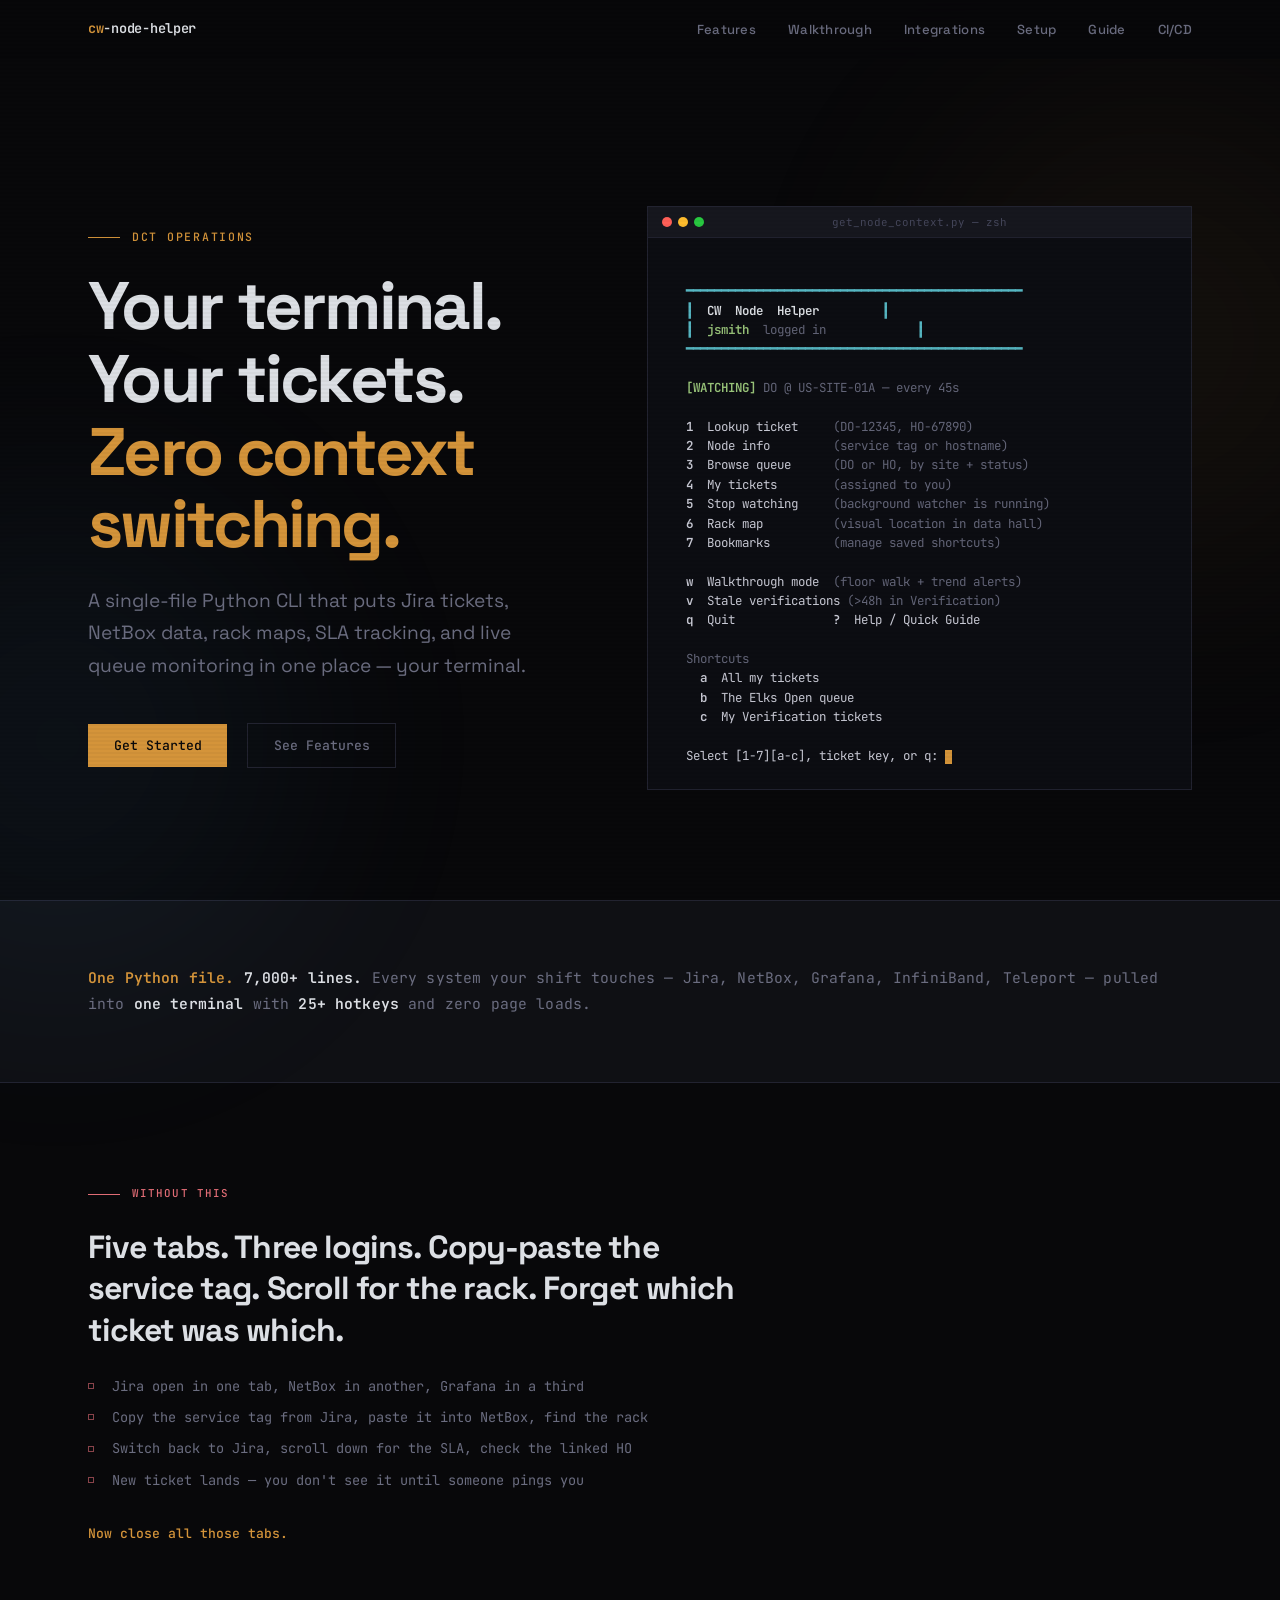
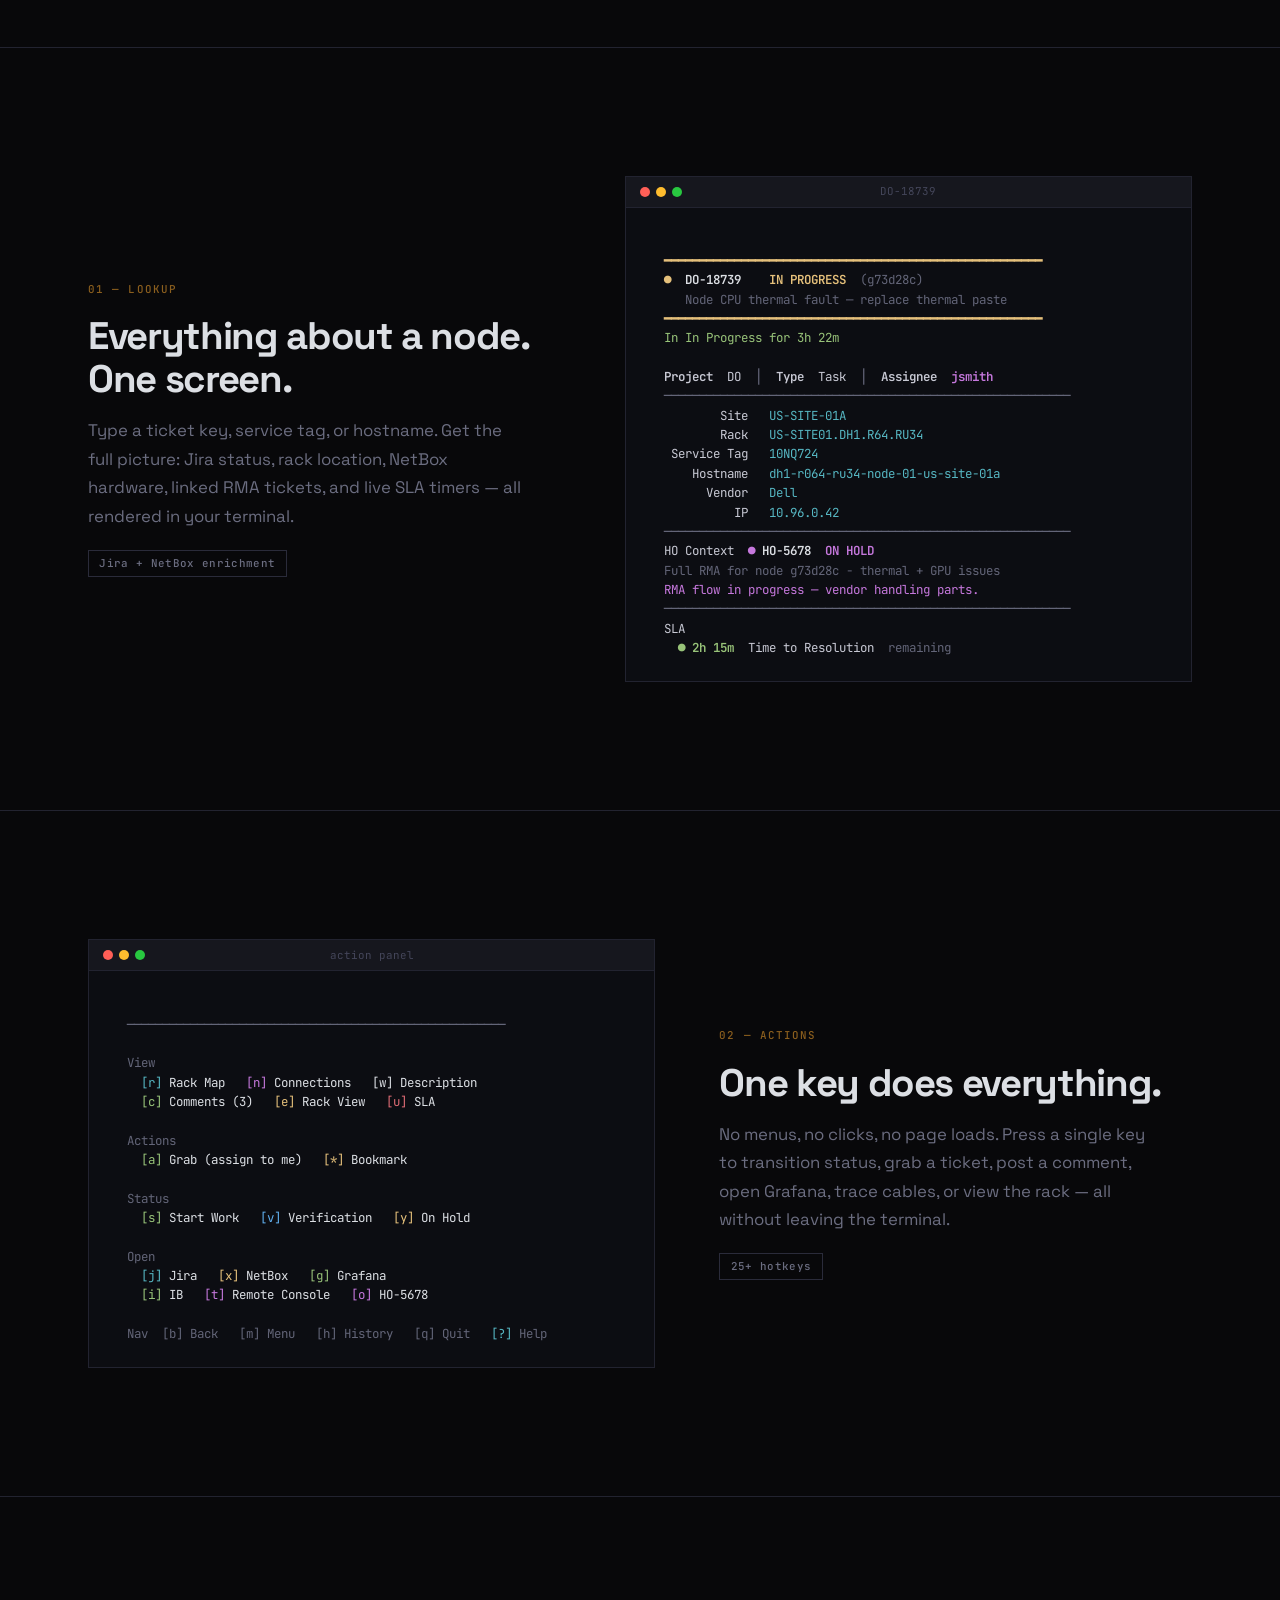
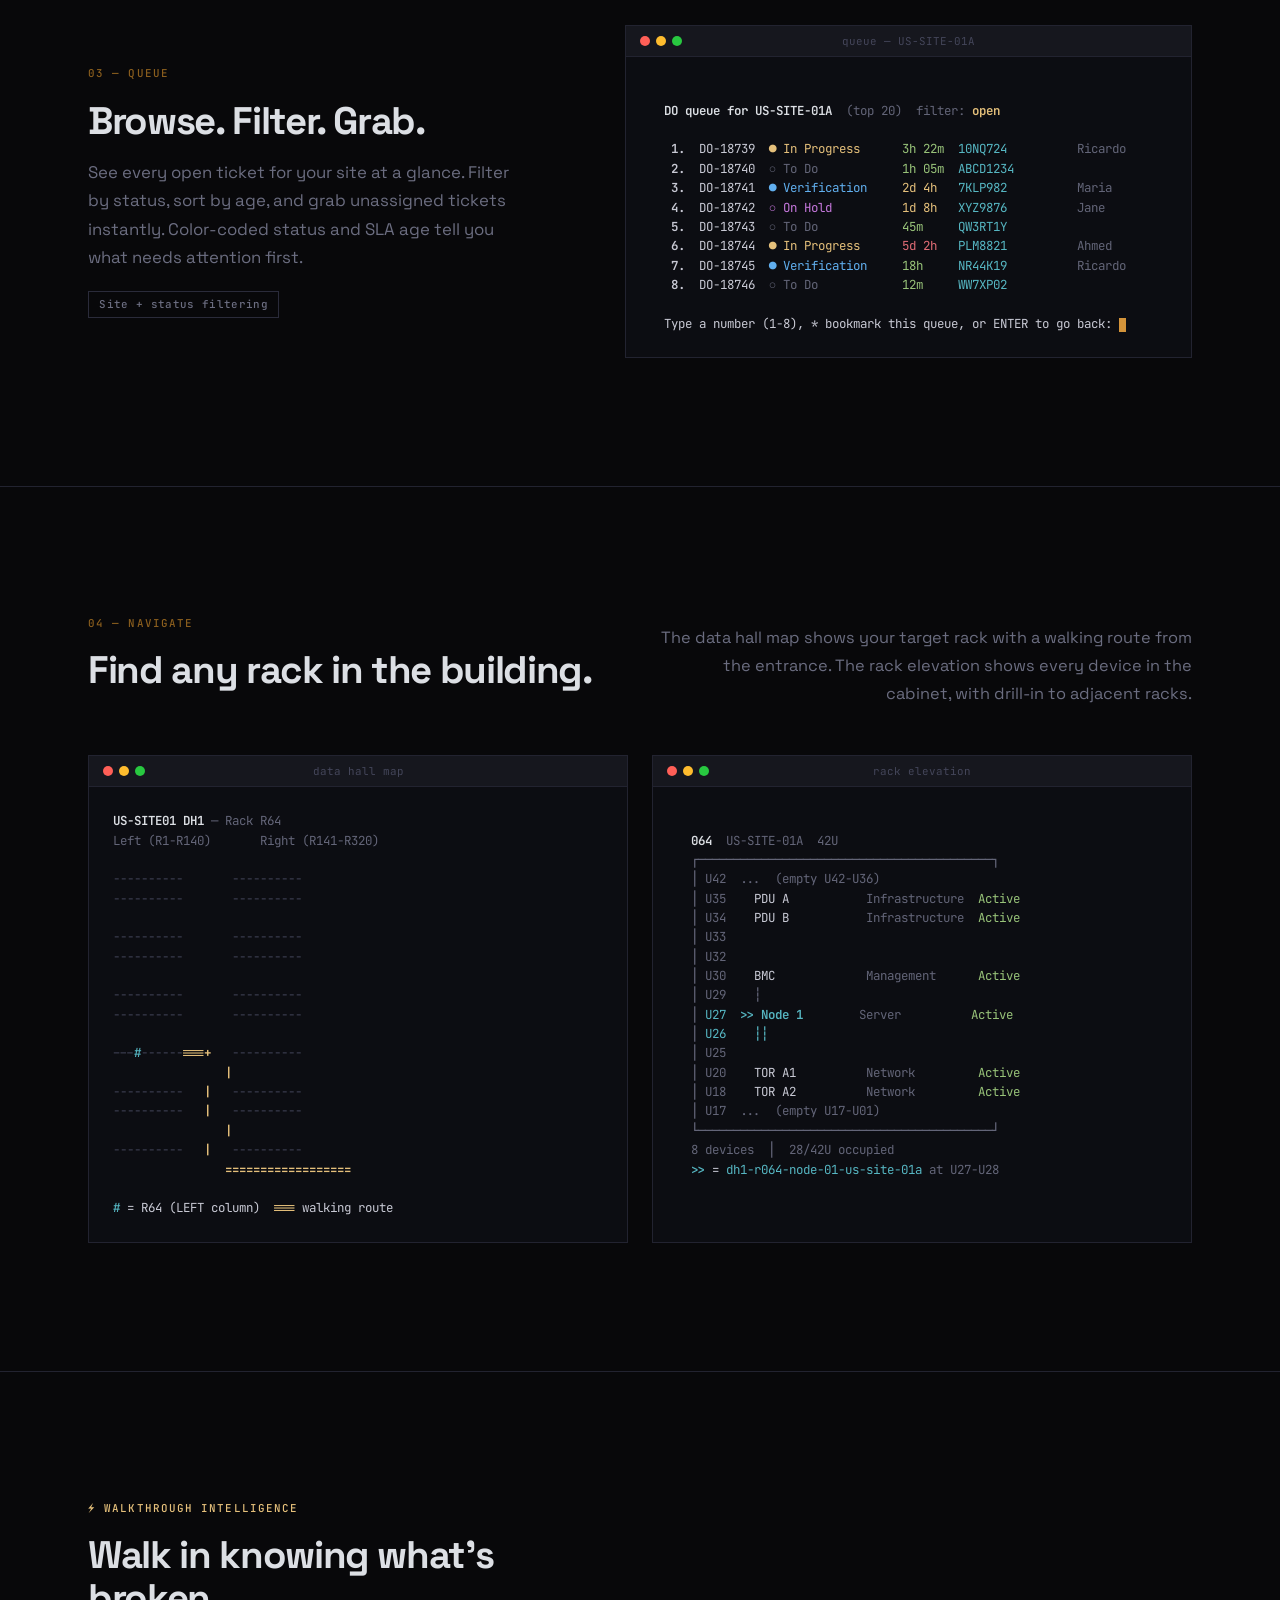
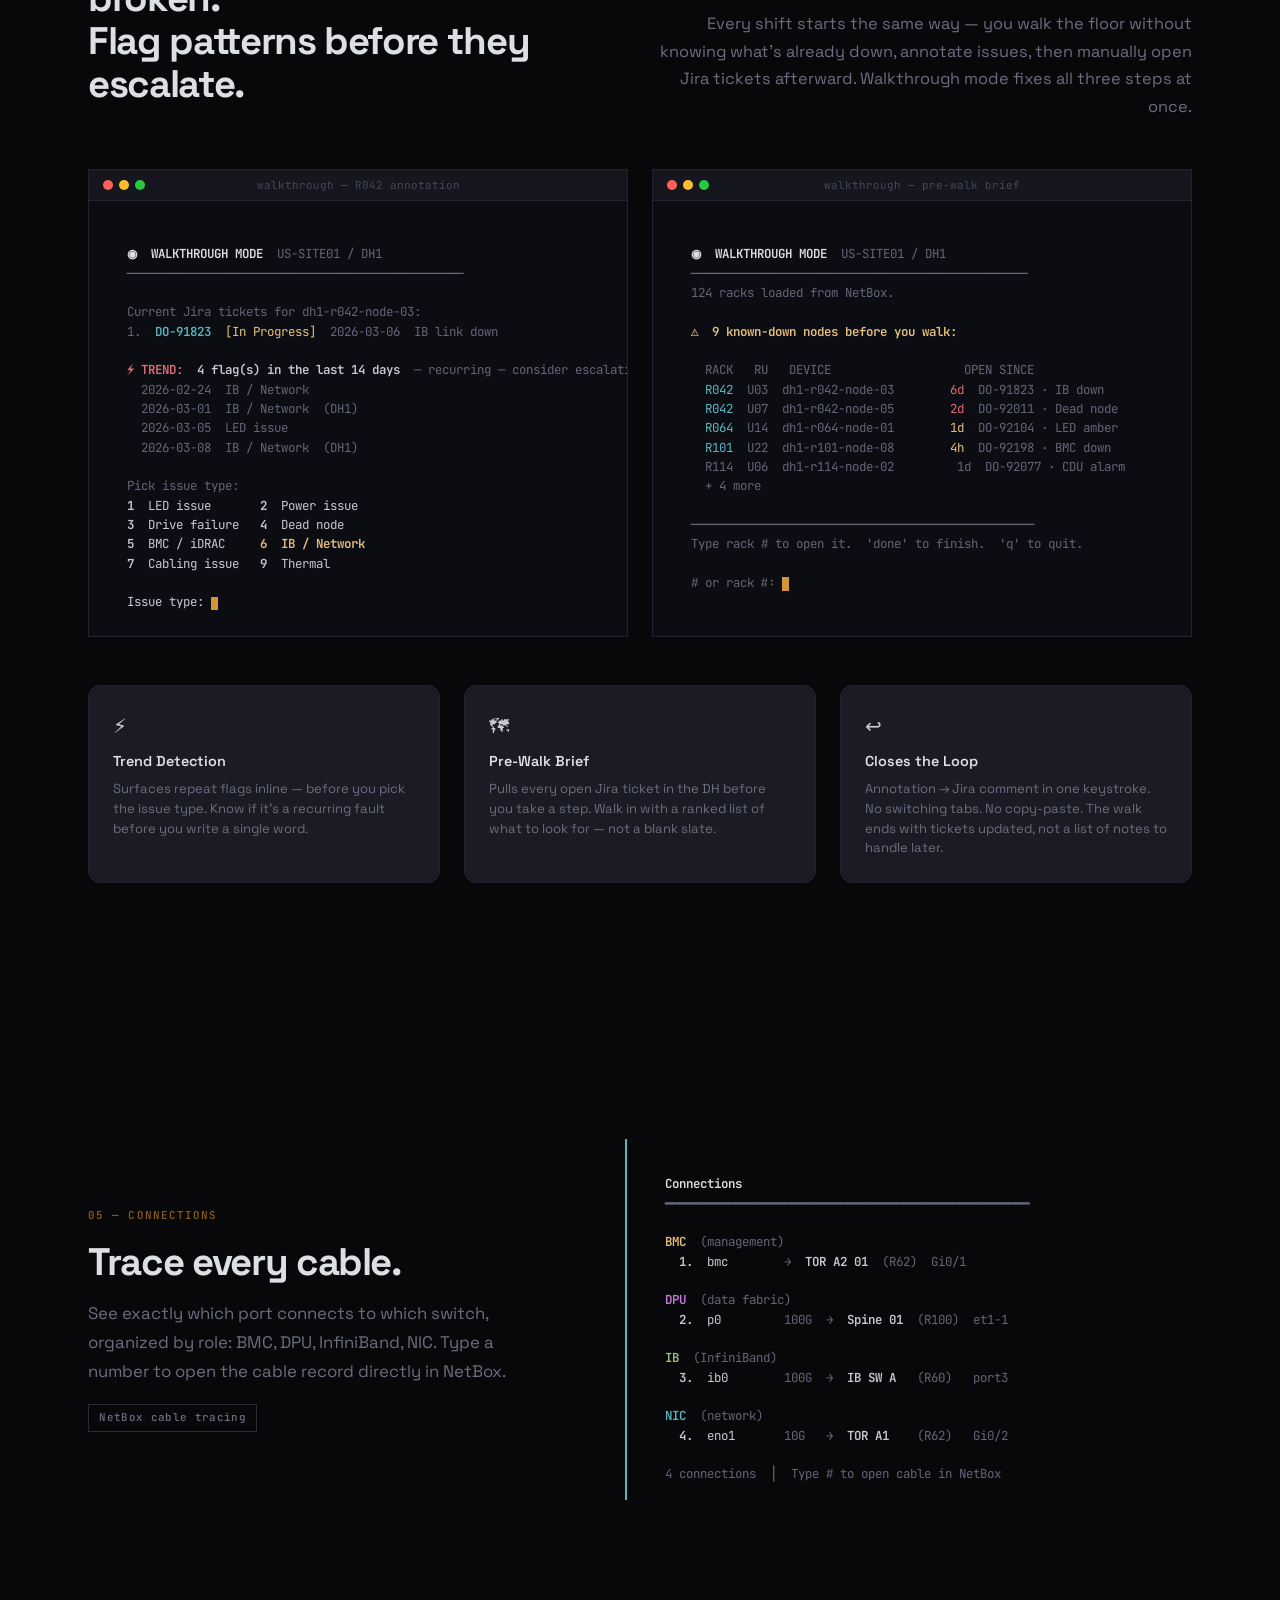
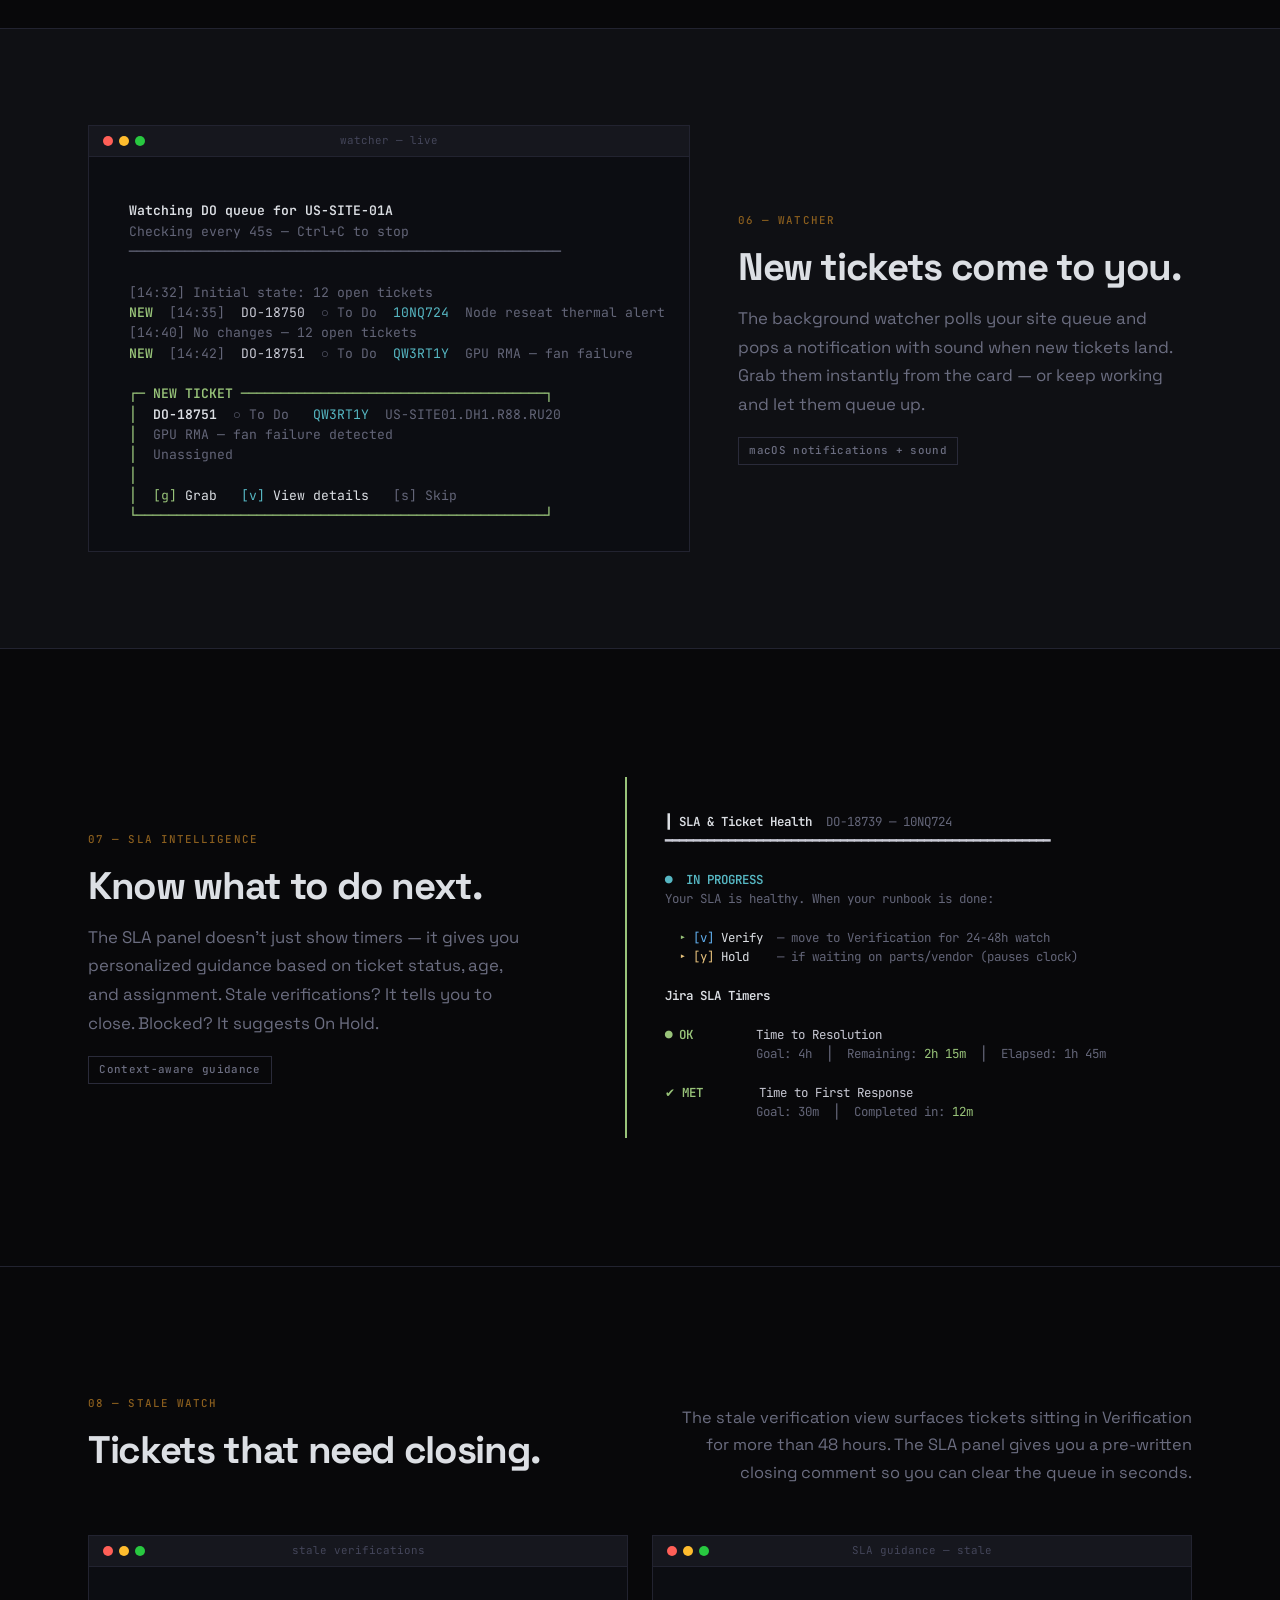
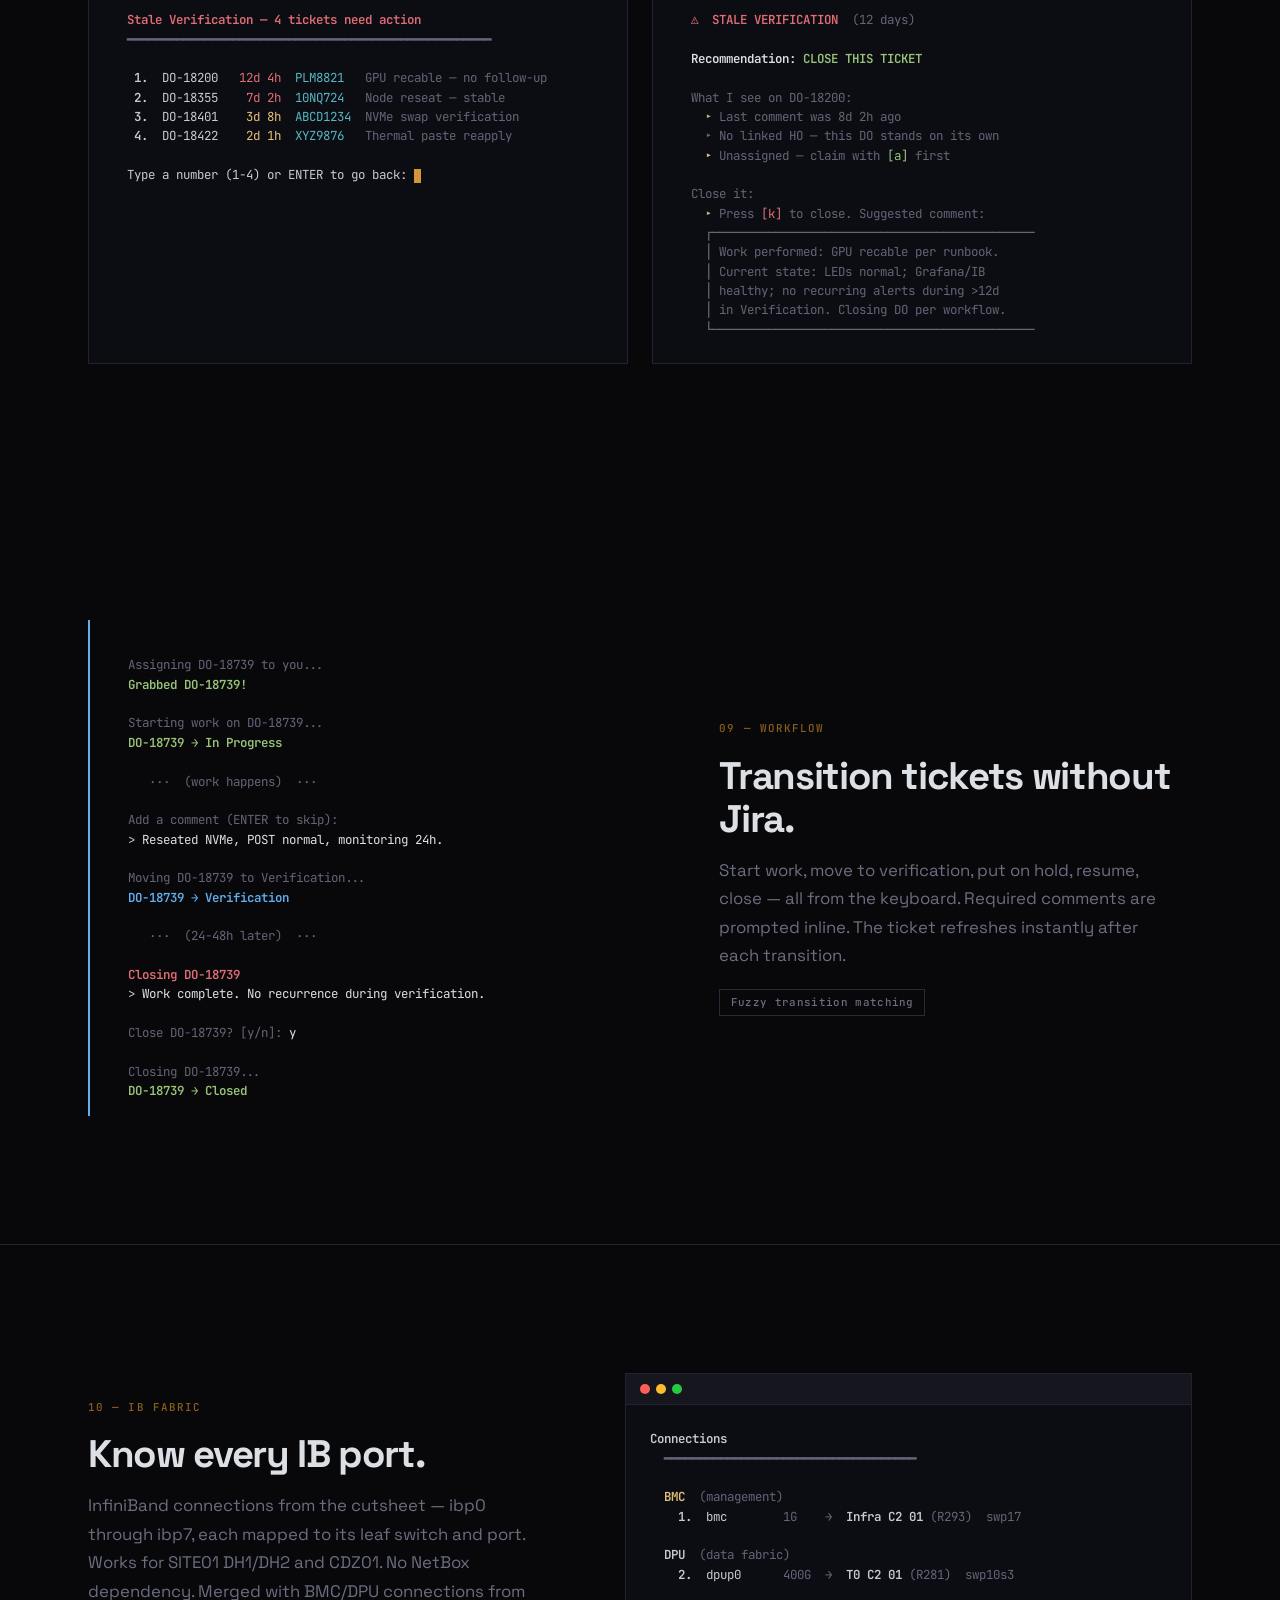
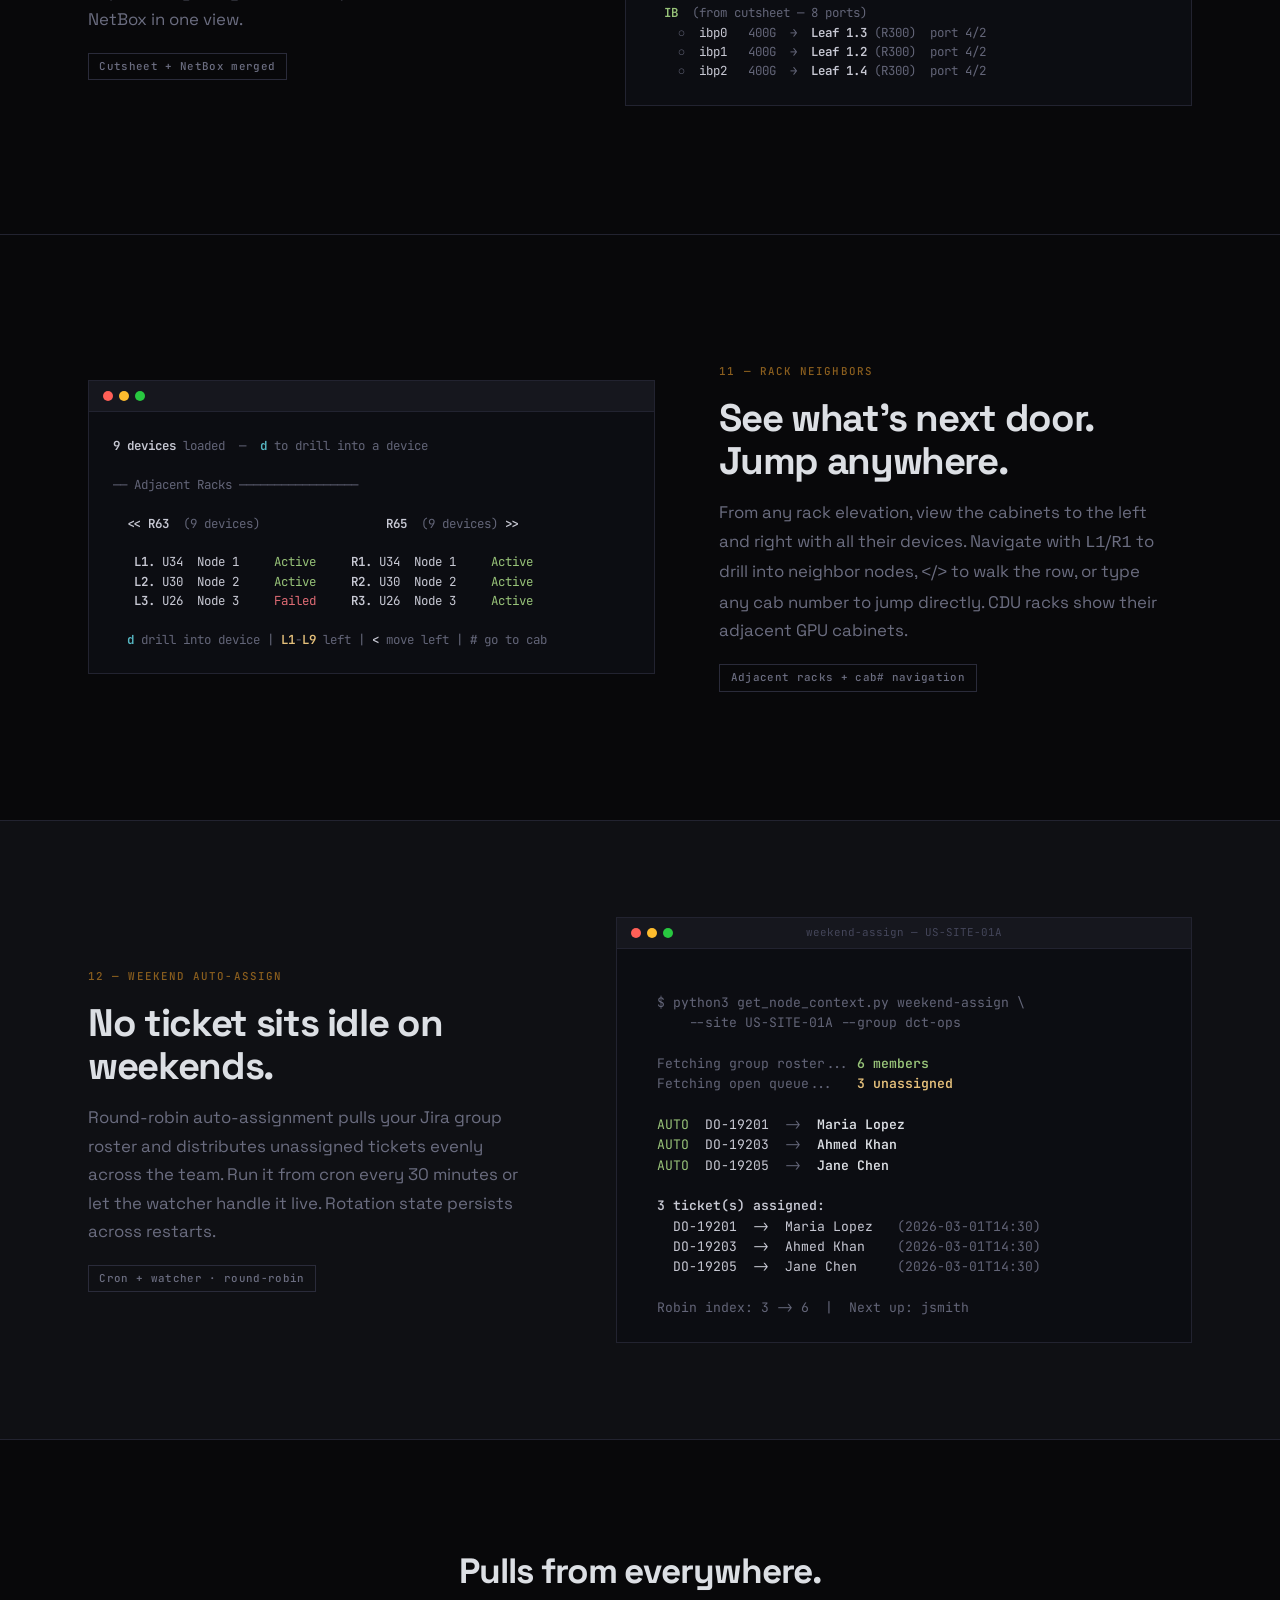
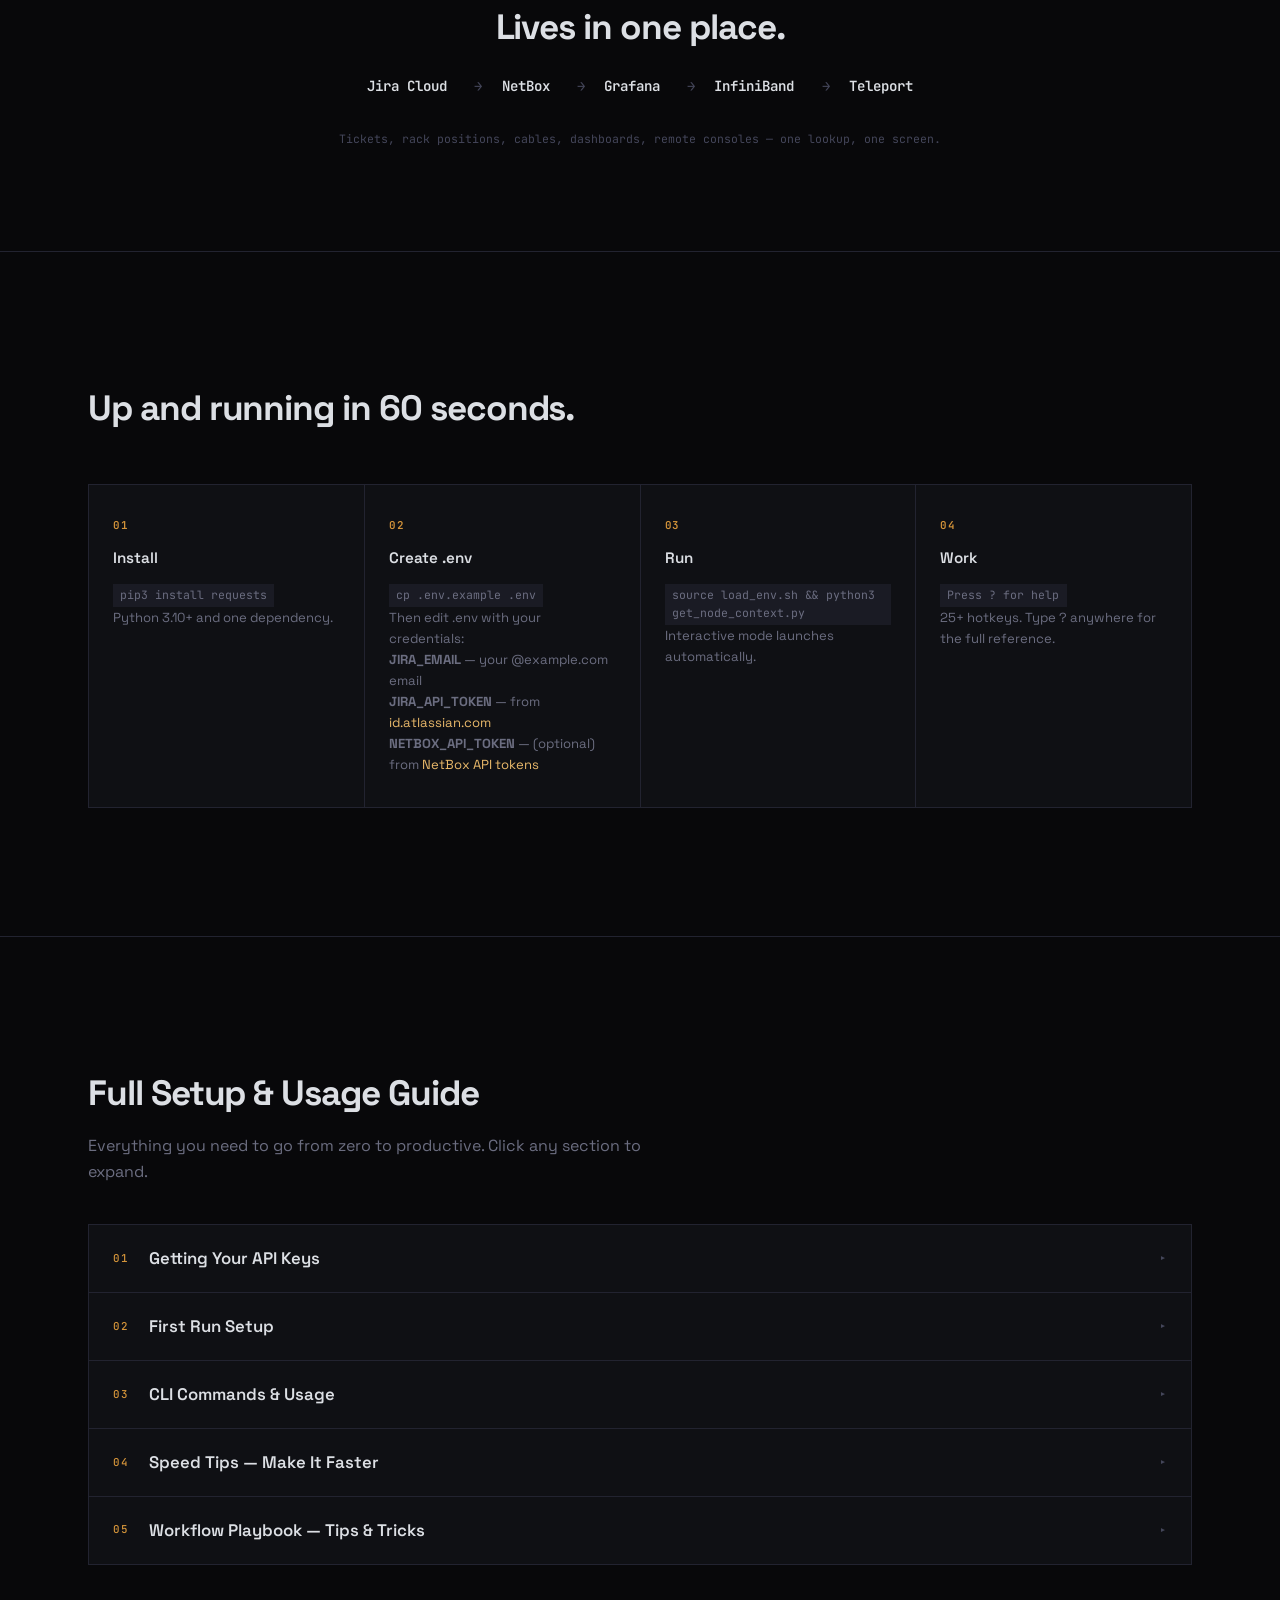
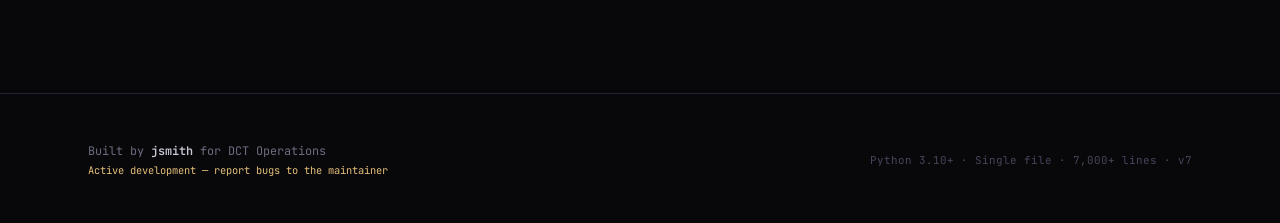
==== commit 7414c65d: "Add feature flag system, setup wizard, and UX improvements for sharing - Feature config: 17 features" ====
--- a/site/index.html
+++ b/site/index.html
@@ -1179,7 +1179,7 @@
         <div class="terminal-body">
 <span class="t-cyan t-bold">  ━━━━━━━━━━━━━━━━━━━━━━━━━━━━━━━━━━━━━━━━━━━━━━━━</span>
 <span class="t-cyan t-bold">  ┃</span>  <span class="t-white t-bold">CW  Node  Helper</span>         <span class="t-cyan t-bold">┃</span>
-<span class="t-cyan t-bold">  ┃</span>  <span class="t-green t-bold">Ricardo Patino</span>  <span class="t-dim">logged in</span>             <span class="t-cyan t-bold">┃</span>
+<span class="t-cyan t-bold">  ┃</span>  <span class="t-green t-bold">jsmith</span>  <span class="t-dim">logged in</span>             <span class="t-cyan t-bold">┃</span>
 <span class="t-cyan t-bold">  ━━━━━━━━━━━━━━━━━━━━━━━━━━━━━━━━━━━━━━━━━━━━━━━━</span>
 
   <span class="t-green t-bold">[WATCHING]</span> <span class="t-dim">DO @ US-SITE-01A — every 45s</span>
@@ -1267,7 +1267,7 @@
 <span class="t-yellow t-bold">  ━━━━━━━━━━━━━━━━━━━━━━━━━━━━━━━━━━━━━━━━━━━━━━━━━━━━━━</span>
   <span class="t-green">In In Progress for 3h 22m</span>
 
-  <span class="t-bold">Project</span>  DO  <span class="t-dim">│</span>  <span class="t-bold">Type</span>  Task  <span class="t-dim">│</span>  <span class="t-bold">Assignee</span>  <span class="t-mag t-bold">Ricardo Patino</span>
+  <span class="t-bold">Project</span>  DO  <span class="t-dim">│</span>  <span class="t-bold">Type</span>  Task  <span class="t-dim">│</span>  <span class="t-bold">Assignee</span>  <span class="t-mag t-bold">jsmith</span>
   <span class="t-dim">──────────────────────────────────────────────────────────</span>
           Site   <span class="t-cyan">US-SITE-01A</span>
           Rack   <span class="t-cyan">US-SITE01.DH1.R64.RU34</span>
@@ -1873,7 +1873,7 @@
     DO-19203  ->  Ahmed Khan    <span class="t-dim">(2026-03-01T14:30)</span>
     DO-19205  ->  Jane Chen     <span class="t-dim">(2026-03-01T14:30)</span>
 
-  <span class="t-dim">Robin index: 3 -> 6  |  Next up: Ricardo Patino</span></div>
+  <span class="t-dim">Robin index: 3 -> 6  |  Next up: jsmith</span></div>
         </div>
       </div>
     </div>
@@ -2230,7 +2230,7 @@
 <!-- ============================================================== -->
 <footer>
   <div class="wrap">
-    <div class="footer-left">Built by <strong>Ricardo Patino</strong> for DCT Operations<br><span style="color:#e5c07b;font-size:0.65rem;">Active development &mdash; report bugs to Romeo Patino</span></div>
+    <div class="footer-left">Built by <strong>jsmith</strong> for DCT Operations<br><span style="color:#e5c07b;font-size:0.65rem;">Active development &mdash; report bugs to the maintainer</span></div>
     <div class="footer-right">Python 3.10+ &middot; Single file &middot; 7,000+ lines &middot; v7</div>
   </div>
 </footer>
